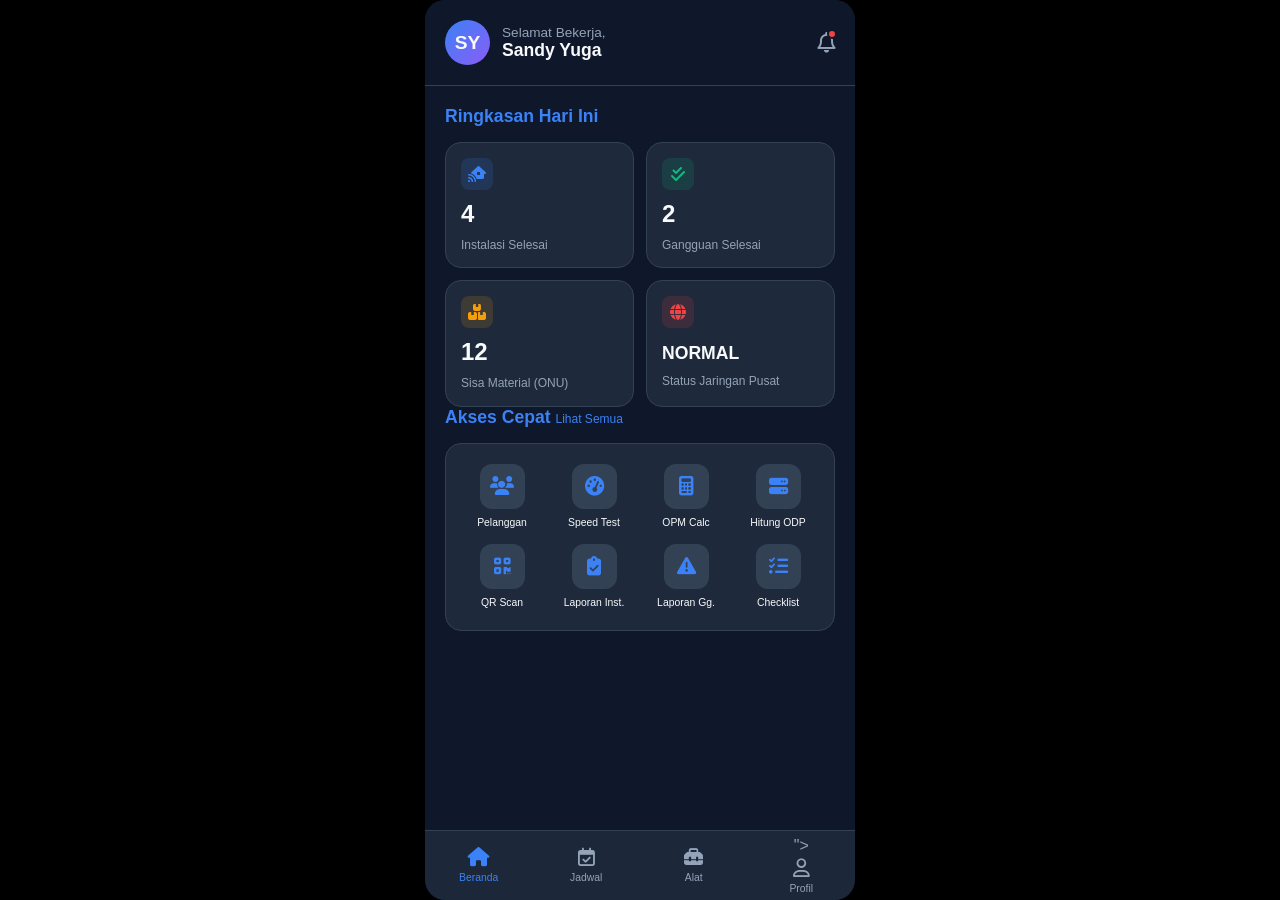
==== index.html @ 8eb19c8a "Update index.html" ====
<!DOCTYPE html>
<html lang="id">
<head>
    <meta charset="UTF-8">
    <meta name="viewport" content="width=device-width, initial-scale=1.0, maximum-scale=1.0, user-scalable=no">
    <title>WhusNet Technician App</title>
    <!-- Import FontAwesome untuk Ikon -->
    <link rel="stylesheet" href="https://cdnjs.cloudflare.com/ajax/libs/font-awesome/6.4.0/css/all.min.css">
    <!-- Hubungkan ke file CSS eksternal -->
    <link rel="stylesheet" href="style.css">
</head>
<body>

    <div class="mobile-app">
        
        <!-- ================= TOP BAR ================= -->
        <header class="top-bar">
            <div id="btn-back" class="btn-back" onclick="goBackToMenu()"><i class="fa-solid fa-arrow-left"></i></div>
            
            <div class="user-info" id="top-normal">
                <div class="user-info-left">
                    <div class="avatar">SY</div>
                    <div>
                        <div class="greeting">Selamat Bekerja,</div>
                        <div class="name">Sandy Yuga</div>
                    </div>
                </div>
                <div style="font-size: 1.3rem; color: var(--text-muted); position: relative;">
                    <i class="fa-regular fa-bell"></i>
                    <div style="position: absolute; top: -2px; right: -2px; width: 10px; height: 10px; background: var(--danger); border-radius: 50%; border: 2px solid var(--bg-dark);"></div>
                </div>
            </div>

            <!-- Mode Saat Masuk Modul -->
            <div id="top-module" style="display: none; align-items: center;">
                <div class="name" id="module-title" style="color: var(--primary);">Nama Modul</div>
            </div>
        </header>

        <!-- ================= MAIN CONTENT ================= -->
        <main class="main-content">
            
            <!-- 1. TAB BERANDA -->
            <div id="tab-home" class="view-pane active">
                <div class="section-title">Ringkasan Hari Ini</div>
                <div class="summary-grid">
                    <div class="summary-card">
                        <div class="summary-icon ic-blue"><i class="fa-solid fa-house-signal"></i></div>
                        <div class="summary-value">4</div>
                        <div class="summary-label">Instalasi Selesai</div>
                    </div>
                    <div class="summary-card">
                        <div class="summary-icon ic-green"><i class="fa-solid fa-check-double"></i></div>
                        <div class="summary-value">2</div>
                        <div class="summary-label">Gangguan Selesai</div>
                    </div>
                    <div class="summary-card">
                        <div class="summary-icon ic-yellow"><i class="fa-solid fa-boxes-stacked"></i></div>
                        <div class="summary-value">12</div>
                        <div class="summary-label">Sisa Material (ONU)</div>
                    </div>
                    <div class="summary-card">
                        <div class="summary-icon ic-red"><i class="fa-solid fa-globe"></i></div>
                        <div class="summary-value" style="font-size: 1.1rem; padding-top: 5px;">NORMAL</div>
                        <div class="summary-label">Status Jaringan Pusat</div>
                    </div>
                </div>

                <div class="section-title">Akses Cepat <span style="font-size: 0.75rem; color: var(--primary); font-weight: 500; cursor: pointer;" onclick="document.getElementById('nav-alat').click()">Lihat Semua</span></div>
                <div class="tools-grid">
                    <div class="tool-item" onclick="openModule('modul-pelanggan', 'Data Pelanggan')"><div class="tool-icon"><i class="fa-solid fa-users"></i></div><div class="tool-label">Pelanggan</div></div>
                    <div class="tool-item" onclick="openModule('modul-speedtest', 'Speed Test')"><div class="tool-icon"><i class="fa-solid fa-gauge-high"></i></div><div class="tool-label">Speed Test</div></div>
                    <div class="tool-item" onclick="openModule('modul-opm', 'Optical Power Calc')"><div class="tool-icon"><i class="fa-solid fa-calculator"></i></div><div class="tool-label">OPM Calc</div></div>
                    <div class="tool-item" onclick="openModule('modul-odp', 'Perhitungan ODP')"><div class="tool-icon"><i class="fa-solid fa-server"></i></div><div class="tool-label">Hitung ODP</div></div>
                    <div class="tool-item" onclick="alert('Modul belum tersedia')"><div class="tool-icon"><i class="fa-solid fa-qrcode"></i></div><div class="tool-label">QR Scan</div></div>
                    <div class="tool-item" onclick="alert('Modul belum tersedia')"><div class="tool-icon"><i class="fa-solid fa-clipboard-check"></i></div><div class="tool-label">Laporan Inst.</div></div>
                    <div class="tool-item" onclick="alert('Modul belum tersedia')"><div class="tool-icon"><i class="fa-solid fa-triangle-exclamation"></i></div><div class="tool-label">Laporan Gg.</div></div>
                    <div class="tool-item" onclick="openModule('modul-checklist', 'Checklist Instalasi')"><div class="tool-icon"><i class="fa-solid fa-list-check"></i></div><div class="tool-label">Checklist</div></div>
                </div>
            </div>

            <!-- 2. TAB DAFTAR ALAT (LENGKAP 26 MENU) -->
            <div id="tab-tools" class="view-pane">
                <div class="list-menu">
                    <!-- Kategori: Operasional -->
                    <div class="list-category">Pelanggan & Operasional</div>
                    <div class="list-item" onclick="openModule('modul-pelanggan', 'Data Pelanggan')"><i class="fa-solid fa-users"></i><span>1. Data Pelanggan</span><i class="fa-solid fa-chevron-right"></i></div>
                    <div class="list-item" onclick="alert('Segera hadir')"><i class="fa-solid fa-calendar-day"></i><span>2. Jadwal Teknisi</span><i class="fa-solid fa-chevron-right"></i></div>
                    <div class="list-item" onclick="alert('Segera hadir')"><i class="fa-solid fa-map-location-dot"></i><span>3. Navigasi & Rute</span><i class="fa-solid fa-chevron-right"></i></div>
                    
                    <!-- Kategori: Pelaporan -->
                    <div class="list-category">Pelaporan & Checklist</div>
                    <div class="list-item" onclick="alert('Segera hadir')"><i class="fa-solid fa-clipboard-check"></i><span>4. Laporan Instalasi</span><i class="fa-solid fa-chevron-right"></i></div>
                    <div class="list-item" onclick="alert('Segera hadir')"><i class="fa-solid fa-triangle-exclamation"></i><span>5. Laporan Gangguan</span><i class="fa-solid fa-chevron-right"></i></div>
                    <div class="list-item" onclick="openModule('modul-checklist', 'Checklist Instalasi')"><i class="fa-solid fa-list-check"></i><span>11. Checklist Instalasi</span><i class="fa-solid fa-chevron-right"></i></div>
                    <div class="list-item" onclick="alert('Segera hadir')"><i class="fa-solid fa-camera"></i><span>12. Foto Dokumentasi</span><i class="fa-solid fa-chevron-right"></i></div>
                    <div class="list-item" onclick="alert('Segera hadir')"><i class="fa-solid fa-note-sticky"></i><span>13. Catatan Lapangan</span><i class="fa-solid fa-chevron-right"></i></div>

                    <!-- Kategori: Network Tools -->
                    <div class="list-category">Network Tools</div>
                    <div class="list-item" onclick="openModule('modul-speedtest', 'Speed Test')"><i class="fa-solid fa-gauge-high"></i><span>6. Speed Test</span><i class="fa-solid fa-chevron-right"></i></div>
                    <div class="list-item" onclick="openModule('modul-opm', 'Optical Power Calc')"><i class="fa-solid fa-calculator"></i><span>7. Optical Power Calc</span><i class="fa-solid fa-chevron-right"></i></div>
                    <div class="list-item" onclick="openModule('modul-odp', 'Perhitungan ODP')"><i class="fa-solid fa-server"></i><span>8. Perhitungan ODP</span><i class="fa-solid fa-chevron-right"></i></div>
                    <div class="list-item" onclick="alert('Segera hadir')"><i class="fa-solid fa-square-root-variable"></i><span>18. Kalkulator Teknisi</span><i class="fa-solid fa-chevron-right"></i></div>
                    <div class="list-item" onclick="alert('Segera hadir')"><i class="fa-solid fa-draw-polygon"></i><span>19. Peta Jaringan</span><i class="fa-solid fa-chevron-right"></i></div>
                    <div class="list-item" onclick="alert('Segera hadir')"><i class="fa-solid fa-tower-broadcast"></i><span>20. Monitoring ONU</span><i class="fa-solid fa-chevron-right"></i></div>

                    <!-- Kategori: Inventory & HR -->
                    <div class="list-category">Manajemen & Internal</div>
                    <div class="list-item" onclick="alert('Segera hadir')"><i class="fa-solid fa-boxes-stacked"></i><span>9. Inventory</span><i class="fa-solid fa-chevron-right"></i></div>
                    <div class="list-item" onclick="alert('Segera hadir')"><i class="fa-solid fa-qrcode"></i><span>10. QR Scanner</span><i class="fa-solid fa-chevron-right"></i></div>
                    <div class="list-item" onclick="alert('Segera hadir')"><i class="fa-solid fa-user-clock"></i><span>14. Absensi Teknisi</span><i class="fa-solid fa-chevron-right"></i></div>
                    <div class="list-item" onclick="alert('Segera hadir')"><i class="fa-solid fa-comments"></i><span>15. Chat Internal</span><i class="fa-solid fa-chevron-right"></i></div>
                    <div class="list-item" onclick="alert('Segera hadir')"><i class="fa-solid fa-screwdriver-wrench"></i><span>16. Pengingat Maintenance</span><i class="fa-solid fa-chevron-right"></i></div>
                    <div class="list-item" onclick="alert('Segera hadir')"><i class="fa-solid fa-book-open"></i><span>17. SOP Teknisi</span><i class="fa-solid fa-chevron-right"></i></div>

                    <!-- Kategori: Personal -->
                    <div class="list-category">Personal & Lainnya</div>
                    <div class="list-item" onclick="alert('Segera hadir')"><i class="fa-solid fa-clock-rotate-left"></i><span>21. Riwayat Pekerjaan</span><i class="fa-solid fa-chevron-right"></i></div>
                    <div class="list-item" onclick="alert('Segera hadir')"><i class="fa-solid fa-wallet"></i><span>22. Penghasilan</span><i class="fa-solid fa-chevron-right"></i></div>
                    <div class="list-item" onclick="alert('Segera hadir')"><i class="fa-solid fa-cart-arrow-down"></i><span>23. Pengajuan Material</span><i class="fa-solid fa-chevron-right"></i></div>
                    <div class="list-item" onclick="alert('Segera hadir')"><i class="fa-solid fa-plane-departure"></i><span>24. Pengajuan Cuti</span><i class="fa-solid fa-chevron-right"></i></div>
                    <div class="list-item" onclick="alert('Segera hadir')"><i class="fa-solid fa-id-badge"></i><span>25. Profil Teknisi</span><i class="fa-solid fa-chevron-right"></i></div>
                    <div class="list-item" onclick="alert('Segera hadir')"><i class="fa-solid fa-gear"></i><span>26. Pengaturan</span><i class="fa-solid fa-chevron-right"></i></div>
                </div>
            </div>

            <!-- 3. MODUL: OPM CALCULATOR -->
            <div id="modul-opm" class="view-pane">
                <div class="form-group"><label>Power Tx dari OLT / ODP</label><div class="input-row"><input type="number" id="tx-power" placeholder="Contoh: 3.5" step="0.1"><span class="unit">dBm</span></div></div>
                <div class="form-group"><label>Rasio Splitter (Tambahan)</label>
                    <select id="splitter">
                        <option value="0">Tidak Pakai (0 dB)</option>
                        <option value="3.5">1:2 (~3.5 dB Loss)</option>
                        <option value="7.2">1:4 (~7.2 dB Loss)</option>
                        <option value="10.5">1:8 (~10.5 dB Loss)</option>
                    </select>
                </div>
                <div class="form-group"><label>Panjang Kabel Tarikan</label><div class="input-row"><input type="number" id="cable-len" placeholder="Contoh: 200"><span class="unit">Meter</span></div></div>
                <div class="grid-2-col">
                    <div class="form-group"><label>Titik Splicing</label><input type="number" id="splice-count" value="1" min="0"></div>
                    <div class="form-group"><label>Fast Connector</label><input type="number" id="connector-count" value="2" min="0"></div>
                </div>
                <button class="btn-action" onclick="calculateOPM()">Hitung Estimasi Rx</button>
                <div id="result-box" class="result-box">
                    <div id="res-title" style="font-weight: bold; margin-bottom: 5px;">STATUS</div>
                    <div class="result-power"><span id="res-rx">0.00</span> <span style="font-size: 1.2rem;">dBm</span></div>
                    <div id="res-desc" style="font-size: 0.85rem;"></div>
                    <div class="loss-details">
                        <div class="loss-item"><span>Redaman Kabel:</span> <span id="loss-cable">0 dB</span></div>
                        <div class="loss-item"><span>Mekanik (Konektor+Splice):</span> <span id="loss-mechanic">0 dB</span></div>
                        <div class="loss-item" style="color: var(--text-main); font-weight: bold; margin-top: 8px;"><span>Total Loss:</span> <span id="loss-total">0 dB</span></div>
                    </div>
                </div>
            </div>

            <!-- 4. MODUL: SPEED TEST -->
            <div id="modul-speedtest" class="view-pane">
                <div class="speedometer-container">
                    <svg class="speedometer" viewBox="0 0 260 140">
                        <path class="meter-bg" d="M 20 130 A 110 110 0 0 1 240 130" />
                        <path class="meter-progress" id="meter-progress" d="M 20 130 A 110 110 0 0 1 240 130" />
                    </svg>
                    <div class="speed-text">
                        <div class="main-speed" id="big-speed">0.00</div>
                        <div style="font-size: 0.9rem; color: var(--text-muted); font-weight: bold;" id="status-text">SIAP</div>
                    </div>
                </div>
                <button class="btn-speed" id="start-btn" onclick="startRealTest()">Mulai</button>
                <div class="metrics-grid">
                    <div class="metric-box"><div class="metric-label">Download</div><div class="metric-value"><span id="val-dl">0.00</span> <span style="font-size: 0.8rem; color:#888;">Mbps</span></div></div>
                    <div class="metric-box"><div class="metric-label">Upload</div><div class="metric-value"><span id="val-ul">0.00</span> <span style="font-size: 0.8rem; color:#888;">Mbps</span></div></div>
                    <div class="metric-box"><div class="metric-label">Ping</div><div class="metric-value"><span id="val-ping">0</span> <span style="font-size: 0.8rem; color:#888;">ms</span></div></div>
                    <div class="metric-box"><div class="metric-label">Jitter</div><div class="metric-value"><span id="val-jitter">0</span> <span style="font-size: 0.8rem; color:#888;">ms</span></div></div>
                </div>
            </div>

            <!-- 5. MODUL: PERHITUNGAN ODP -->
            <div id="modul-odp" class="view-pane">
                <div class="form-group">
                    <label>Kapasitas Total Port ODP</label>
                    <select id="odp-total">
                        <option value="8">8 Port (Standard)</option>
                        <option value="16">16 Port</option>
                        <option value="24">24 Port</option>
                    </select>
                </div>
                <div class="form-group">
                    <label>Jumlah Port Terpakai saat ini</label>
                    <input type="number" id="odp-used" placeholder="Contoh: 5" min="0">
                </div>
                
                <button class="btn-action" onclick="calculateODP()">Hitung Kapasitas ODP</button>
                
                <div id="odp-result-box" class="result-box">
                    <div id="odp-res-title" style="font-weight: bold; margin-bottom: 5px;">STATUS ODP</div>
                    <div class="result-power"><span id="odp-percent">0</span><span style="font-size: 1.2rem;">%</span></div>
                    <div id="odp-res-desc" style="font-size: 0.85rem;"></div>
                    <div class="loss-details">
                        <div class="loss-item"><span>Total Port:</span> <span id="odp-val-total">0</span></div>
                        <div class="loss-item"><span>Port Terpakai:</span> <span id="odp-val-used">0</span></div>
                        <div class="loss-item" style="color: var(--text-main); font-weight: bold; margin-top: 8px;">
                            <span>Port Kosong (Idle):</span> <span id="odp-val-idle">0</span>
                        </div>
                    </div>
                </div>
            </div>

            <!-- 6. MODUL: CHECKLIST INSTALASI -->
            <div id="modul-checklist" class="view-pane">
                <div class="form-group" style="padding: 20px;">
                    <div style="display: flex; justify-content: space-between; margin-bottom: 10px; font-weight: 600;">
                        <span>Progress Pekerjaan</span>
                        <span id="checklist-text" style="color: var(--primary);">0/8 Selesai</span>
                    </div>
                    <div class="progress-bg">
                        <div id="checklist-bar" class="progress-bar"></div>
                    </div>
                    <div class="checklist-items">
                        <label class="check-container"> ONT Aktif & Menyala <input type="checkbox" class="chk-item" onchange="updateChecklist()"><span class="checkmark"></span></label>
                        <label class="check-container"> Indikator LOS Mati (Padam) <input type="checkbox" class="chk-item" onchange="updateChecklist()"><span class="checkmark"></span></label>
                        <label class="check-container"> Indikator PON Hijau Stabil <input type="checkbox" class="chk-item" onchange="updateChecklist()"><span class="checkmark"></span></label>
                        <label class="check-container"> Sinyal WiFi Terdeteksi <input type="checkbox" class="chk-item" onchange="updateChecklist()"><span class="checkmark"></span></label>
                        <label class="check-container"> Speedtest Sesuai Paket <input type="checkbox" class="chk-item" onchange="updateChecklist()"><span class="checkmark"></span></label>
                        <label class="check-container"> Layanan TV / IPTV (Jika Ada) <input type="checkbox" class="chk-item" onchange="updateChecklist()"><span class="checkmark"></span></label>
                        <label class="check-container"> Layanan VoIP (Jika Ada) <input type="checkbox" class="chk-item" onchange="updateChecklist()"><span class="checkmark"></span></label>
                        <label class="check-container"> Edukasi Pelanggan Selesai <input type="checkbox" class="chk-item" onchange="updateChecklist()"><span class="checkmark"></span></label>
                    </div>
                </div>
                <button class="btn-action" onclick="saveChecklist()">Simpan Laporan & Selesai</button>
            </div>

            <!-- 7. MODUL: DATA PELANGGAN -->
            <div id="modul-pelanggan" class="view-pane">
                <div class="search-box">
                    <input type="text" id="search-cust-id" placeholder="Cari ID / Nama Pelanggan...">
                    <button onclick="searchCustomer()"><i class="fa-solid fa-magnifying-glass"></i></button>
                </div>

                <div id="loading-cust" style="display: none; text-align: center; padding: 30px; color: var(--primary);">
                    <i class="fa-solid fa-circle-notch fa-spin fa-2x"></i>
                    <div style="margin-top: 10px; font-size: 0.9rem; color: var(--text-muted);">Mencari di database...</div>
                </div>

                <div id="customer-result" class="customer-card">
                    <div class="customer-header">
                        <div class="customer-avatar"><i class="fa-solid fa-user"></i></div>
                        <div>
                            <div class="customer-name" id="cust-name">Nama Pelanggan</div>
                            <div class="customer-id" id="cust-id">ID</div>
                        </div>
                    </div>
                    
                    <div class="customer-details">
                        <div class="detail-row"><span class="detail-label">Paket:</span><span class="detail-value" id="cust-pkg">Fiber 50 Mbps</span></div>
                        <div class="detail-row"><span class="detail-label">Status:</span><span class="detail-value" style="color: var(--success);">Aktif / Normal</span></div>
                        <div class="detail-row"><span class="detail-label">Alamat:</span><span class="detail-value" id="cust-addr">Jl. Contoh Alamat No. 123</span></div>
                        <div class="detail-row"><span class="detail-label">Riwayat:</span><span class="detail-value">Belum ada gangguan</span></div>
                    </div>

                    <div class="map-placeholder" onclick="alert('Membuka aplikasi Google Maps...')">
                        <div style="background: rgba(0,0,0,0.7); padding: 5px 12px; border-radius: 20px; font-size: 0.75rem;">Ketuk untuk buka GPS</div>
                    </div>

                    <div class="action-buttons">
                        <div class="action-btn" onclick="alert('Mengalihkan ke chat WhatsApp...')"><i class="fa-brands fa-whatsapp btn-wa"></i>WhatsApp</div>
                        <div class="action-btn" onclick="alert('Melakukan panggilan telepon...')"><i class="fa-solid fa-phone btn-call"></i>Telepon</div>
                        <div class="action-btn" onclick="alert('Membuka rute di Google Maps...')"><i class="fa-solid fa-location-dot btn-map"></i>Arahkan</div>
                    </div>
                </div>
            </div>

        </main>

        <!-- ================= BOTTOM NAVIGATION ================= -->
        <nav class="bottom-nav" id="bottom-nav">
            <div class="nav-item active" onclick="switchMainTab('tab-home', this, 'Dashboard Utama')">
                <i class="fa-solid fa-house"></i>
                <span>Beranda</span>
            </div>
            <div class="nav-item" onclick="alert('Modul Jadwal belum tersedia')">
                <i class="fa-regular fa-calendar-check"></i>
                <span>Jadwal</span>
            </div>
            <div class="nav-item" id="nav-alat" onclick="switchMainTab('tab-tools', this, 'Daftar Alat')">
                <i class="fa-solid fa-toolbox"></i>
                <span>Alat</span>
            </div>
            <div class="nav-item" onclick="<div class="nav-item" onclick="alert('Modul Profil belum tersedia')">
">
                <i class="fa-regular fa-user"></i>
                <span>Profil</span>
            </div>
        </nav>

    </div>

    <!-- Hubungkan ke file JavaScript eksternal -->
    <script src="script.js"></script>
</body>
</html>
---- style.css ----
/* =========================================
   1. TEMA & PENGATURAN DASAR MOBILE
   ========================================= */
:root {
    --bg-dark: #0f172a; --bg-panel: #1e293b; --bg-hover: #334155;
    --text-main: #f8fafc; --text-muted: #94a3b8;
    --primary: #3b82f6; --success: #10b981; --warning: #f59e0b; --danger: #ef4444;
    --border: #334155;
}
* { margin: 0; padding: 0; box-sizing: border-box; font-family: -apple-system, BlinkMacSystemFont, sans-serif; -webkit-tap-highlight-color: transparent; }
body { background-color: var(--bg-dark); color: var(--text-main); width: 100vw; height: 100dvh; overflow: hidden; }
.mobile-app { width: 100%; height: 100%; display: flex; flex-direction: column; position: relative; }

@media (min-width: 600px) {
    body { display: flex; justify-content: center; align-items: center; background-color: #000; }
    .mobile-app { max-width: 430px; max-height: 932px; border-radius: 20px; box-shadow: 0 0 20px rgba(0,0,0,0.5); background-color: var(--bg-dark); overflow: hidden; }
}

/* =========================================
   2. TOP BAR & BOTTOM NAV
   ========================================= */
.top-bar { padding: 20px; background-color: var(--bg-dark); display: flex; align-items: center; border-bottom: 1px solid var(--border); z-index: 10; gap: 15px;}
.btn-back { display: none; font-size: 1.2rem; color: var(--text-main); cursor: pointer; padding: 5px; }
.user-info { display: flex; align-items: center; gap: 12px; flex: 1; justify-content: space-between; }
.user-info-left { display: flex; align-items: center; gap: 12px; }
.avatar { width: 45px; height: 45px; background: linear-gradient(135deg, var(--primary), #8b5cf6); border-radius: 50%; display: flex; justify-content: center; align-items: center; font-weight: 700; font-size: 1.2rem; }
.greeting { font-size: 0.85rem; color: var(--text-muted); }
.name { font-size: 1.1rem; font-weight: 600; }

.main-content { flex: 1; overflow-y: auto; padding: 0 20px 90px 20px; }
.main-content::-webkit-scrollbar { display: none; }

.bottom-nav { position: absolute; bottom: 0; left: 0; right: 0; height: 70px; background-color: rgba(30, 41, 59, 0.95); backdrop-filter: blur(10px); border-top: 1px solid var(--border); display: flex; justify-content: space-around; align-items: center; padding-bottom: env(safe-area-inset-bottom, 10px); z-index: 20; transition: transform 0.3s ease; }
.bottom-nav.hide { transform: translateY(100%); }
.nav-item { display: flex; flex-direction: column; align-items: center; gap: 4px; color: var(--text-muted); width: 60px; cursor: pointer; }
.nav-item.active { color: var(--primary); }
.nav-item i { font-size: 1.2rem; }
.nav-item span { font-size: 0.65rem; font-weight: 500; }

/* =========================================
   3. TABS & MENU LIST
   ========================================= */
.view-pane { display: none; animation: fadeIn 0.3s ease; padding-top: 20px; }
.view-pane.active { display: block; }
@keyframes fadeIn { from { opacity: 0; transform: translateY(10px); } to { opacity: 1; transform: translateY(0); } }
.section-title { font-size: 1.1rem; font-weight: 600; margin-bottom: 15px; color: var(--primary); }

/* Dashboard Cards CSS */
.summary-grid { display: grid; grid-template-columns: 1fr 1fr; gap: 12px; }
.summary-card { background-color: var(--bg-panel); border: 1px solid var(--border); border-radius: 16px; padding: 15px; display: flex; flex-direction: column; gap: 10px; }
.summary-icon { width: 32px; height: 32px; border-radius: 8px; display: flex; justify-content: center; align-items: center; font-size: 1rem; }
.ic-blue { background: rgba(59, 130, 246, 0.15); color: var(--primary); }
.ic-green { background: rgba(16, 185, 129, 0.15); color: var(--success); }
.ic-yellow { background: rgba(245, 158, 11, 0.15); color: var(--warning); }
.ic-red { background: rgba(239, 68, 68, 0.15); color: var(--danger); }
.summary-value { font-size: 1.5rem; font-weight: 700; }
.summary-label { font-size: 0.75rem; color: var(--text-muted); line-height: 1.2; }
.tools-grid { display: grid; grid-template-columns: repeat(4, 1fr); gap: 15px 10px; background-color: var(--bg-panel); padding: 20px 15px; border-radius: 16px; border: 1px solid var(--border); }
.tool-item { display: flex; flex-direction: column; align-items: center; gap: 8px; text-decoration: none; color: var(--text-main); cursor: pointer;}
.tool-icon { width: 45px; height: 45px; background-color: var(--bg-hover); border-radius: 12px; display: flex; justify-content: center; align-items: center; font-size: 1.2rem; color: var(--primary); transition: transform 0.1s; }
.tool-item:active .tool-icon { transform: scale(0.9); }
.tool-label { font-size: 0.65rem; text-align: center; font-weight: 500; line-height: 1.2; }

/* Menu List Item */
.list-menu { display: flex; flex-direction: column; gap: 10px; margin-bottom: 20px;}
.list-category { font-size: 0.75rem; color: var(--text-muted); text-transform: uppercase; font-weight: bold; margin-top: 15px; margin-bottom: 5px; padding-left: 5px;}
.list-item { display: flex; align-items: center; padding: 15px; background: var(--bg-panel); border-radius: 12px; border: 1px solid var(--border); gap: 15px; cursor: pointer; }
.list-item i { font-size: 1.2rem; color: var(--primary); width: 25px; text-align: center; }
.list-item span { flex: 1; font-size: 0.95rem; font-weight: 500; }

/* =========================================
   4. CSS KHUSUS FORM & KALKULATOR (OPM & ODP)
   ========================================= */
.form-group { margin-bottom: 15px; background: var(--bg-panel); padding: 15px; border-radius: 12px; border: 1px solid var(--border); }
.form-group label { display: block; font-size: 0.85rem; color: var(--text-muted); margin-bottom: 8px; font-weight: 500; }
.input-row { display: flex; align-items: center; gap: 10px; }
.form-group input, .form-group select { flex: 1; background: var(--bg-dark); border: 1px solid var(--border); color: var(--text-main); padding: 12px; border-radius: 8px; font-size: 1rem; outline: none; width: 100%; min-width: 0; }
.unit { font-size: 0.9rem; color: var(--text-muted); min-width: 40px; text-align: center; }
.grid-2-col { display: grid; grid-template-columns: 1fr 1fr; gap: 15px; margin-bottom: 15px; }
.grid-2-col .form-group { margin-bottom: 0; }
.btn-action { width: 100%; background: var(--primary); color: #fff; border: none; padding: 16px; border-radius: 12px; font-size: 1rem; font-weight: 600; margin-top: 10px; cursor: pointer; }
.btn-action:active { transform: scale(0.98); }

.result-box { margin-top: 25px; padding: 20px; border-radius: 12px; text-align: center; display: none; }
.result-box.normal { background: rgba(16, 185, 129, 0.15); border: 1px solid var(--success); }
.result-box.danger { background: rgba(239, 68, 68, 0.15); border: 1px solid var(--danger); }
.result-box.warning { background: rgba(245, 158, 11, 0.15); border: 1px solid var(--warning); }
.result-power { font-size: 2.5rem; font-weight: 700; margin-bottom: 5px; }
.loss-details { margin-top: 15px; text-align: left; font-size: 0.85rem; color: var(--text-muted); border-top: 1px solid rgba(255,255,255,0.1); padding-top: 15px; }
.loss-item { display: flex; justify-content: space-between; margin-bottom: 8px; }

/* =========================================
   5. CSS KHUSUS SPEED TEST 
   ========================================= */
.speedometer-container { position: relative; width: 260px; height: 140px; margin: 0 auto 30px auto; }
svg.speedometer { width: 100%; height: 100%; overflow: visible; }
.meter-bg { fill: none; stroke: var(--border); stroke-width: 12; stroke-linecap: round; }
.meter-progress { fill: none; stroke: var(--text-main); stroke-width: 12; stroke-linecap: round; stroke-dasharray: 345.5; stroke-dashoffset: 345.5; transition: stroke-dashoffset 0.15s cubic-bezier(0.4, 0, 0.2, 1); }
.speed-text { position: absolute; bottom: 0; left: 50%; transform: translateX(-50%); text-align: center; }
.main-speed { font-size: 3rem; font-weight: 300; line-height: 1; }
.metrics-grid { display: grid; grid-template-columns: 1fr 1fr; gap: 15px; margin-bottom: 25px; }
.metric-box { background: var(--bg-panel); padding: 15px; border: 1px solid var(--border); border-radius: 12px; }
.metric-label { font-size: 0.75rem; color: var(--text-muted); text-transform: uppercase; }
.metric-value { font-size: 1.4rem; font-weight: 500; margin-top: 5px; }
.btn-speed { width: 100px; height: 100px; border-radius: 50%; background: transparent; border: 2px solid var(--text-main); color: var(--text-main); font-size: 1.2rem; display: flex; justify-content: center; align-items: center; margin: 0 auto 30px auto; cursor: pointer; position: relative; outline: none; }
.btn-speed::before { content: ''; position: absolute; top: 0; left: 0; right: 0; bottom: 0; border-radius: 50%; border: 1px solid rgba(255,255,255,0.5); animation: pulse 2s infinite; opacity: 0; }
@keyframes pulse { 0% { transform: scale(1); opacity: 0.8; } 100% { transform: scale(1.5); opacity: 0; } }
.btn-speed.is-testing { transform: scale(0.9); cursor: not-allowed; border-color: rgba(255,255,255,0.4); color: rgba(255,255,255,0.8); }
.btn-speed.is-testing::before { animation: pulse 1s infinite; border: 2px solid var(--text-main); }

/* =========================================
   6. CSS KHUSUS CHECKLIST INSTALASI
   ========================================= */
.check-container { display: block; position: relative; padding-left: 35px; margin-bottom: 18px; cursor: pointer; font-size: 0.95rem; user-select: none; color: var(--text-main); }
.check-container input { position: absolute; opacity: 0; cursor: pointer; height: 0; width: 0; }
.checkmark { position: absolute; top: -2px; left: 0; height: 22px; width: 22px; background-color: var(--bg-dark); border: 2px solid var(--border); border-radius: 6px; transition: 0.2s; }
.check-container:hover input ~ .checkmark { border-color: var(--primary); }
.check-container input:checked ~ .checkmark { background-color: var(--primary); border-color: var(--primary); }
.checkmark:after { content: ""; position: absolute; display: none; }
.check-container input:checked ~ .checkmark:after { display: block; }
.check-container .checkmark:after { left: 7px; top: 3px; width: 5px; height: 10px; border: solid white; border-width: 0 2px 2px 0; transform: rotate(45deg); }
.progress-bg { width: 100%; background: var(--bg-dark); height: 10px; border-radius: 5px; margin-bottom: 25px; overflow: hidden; border: 1px solid var(--border);}
.progress-bar { height: 100%; background: var(--primary); transition: width 0.4s ease; width: 0%; }

/* =========================================
   7. CSS KHUSUS DATA PELANGGAN
   ========================================= */
.search-box { display: flex; gap: 10px; margin-bottom: 20px; }
.search-box input { flex: 1; background: var(--bg-panel); border: 1px solid var(--border); color: var(--text-main); padding: 12px 15px; border-radius: 12px; font-size: 1rem; outline: none; }
.search-box input:focus { border-color: var(--primary); }
.search-box button { background: var(--primary); color: white; border: none; padding: 0 20px; border-radius: 12px; cursor: pointer; font-size: 1.1rem; transition: 0.2s; }
.search-box button:active { transform: scale(0.95); }
.customer-card { background: var(--bg-panel); border: 1px solid var(--border); border-radius: 16px; padding: 20px; display: none; animation: fadeIn 0.4s ease; }
.customer-header { display: flex; align-items: center; gap: 15px; border-bottom: 1px solid rgba(255,255,255,0.1); padding-bottom: 15px; margin-bottom: 15px; }
.customer-avatar { width: 50px; height: 50px; background: rgba(59, 130, 246, 0.2); color: var(--primary); border-radius: 50%; display: flex; justify-content: center; align-items: center; font-size: 1.5rem; }
.customer-name { font-size: 1.1rem; font-weight: 600; margin-bottom: 4px; }
.customer-id { font-size: 0.8rem; color: var(--text-muted); background: var(--bg-dark); padding: 2px 8px; border-radius: 4px; display: inline-block; }
.customer-details { display: flex; flex-direction: column; gap: 12px; margin-bottom: 20px; }
.detail-row { display: flex; justify-content: space-between; font-size: 0.9rem; }
.detail-label { color: var(--text-muted); }
.detail-value { font-weight: 500; text-align: right; max-width: 60%; }
.map-placeholder { width: 100%; height: 120px; background: url('https://upload.wikimedia.org/wikipedia/commons/thumb/b/bd/Google_Maps_Logo_2020.svg/1024px-Google_Maps_Logo_2020.svg.png') center/50px no-repeat, var(--bg-dark); border: 1px solid var(--border); border-radius: 12px; margin-bottom: 15px; display: flex; justify-content: center; align-items: flex-end; padding-bottom: 10px; cursor: pointer; }
.action-buttons { display: grid; grid-template-columns: 1fr 1fr 1fr; gap: 10px; }
.action-btn { display: flex; flex-direction: column; align-items: center; gap: 6px; background: var(--bg-dark); border: 1px solid var(--border); padding: 12px 5px; border-radius: 12px; color: var(--text-main); font-size: 0.75rem; cursor: pointer; transition: 0.2s; }
.action-btn:active { background: var(--bg-hover); transform: scale(0.95); }
.action-btn i { font-size: 1.2rem; }
.btn-wa { color: #25D366; } .btn-call { color: var(--primary); } .btn-map { color: var(--danger); }
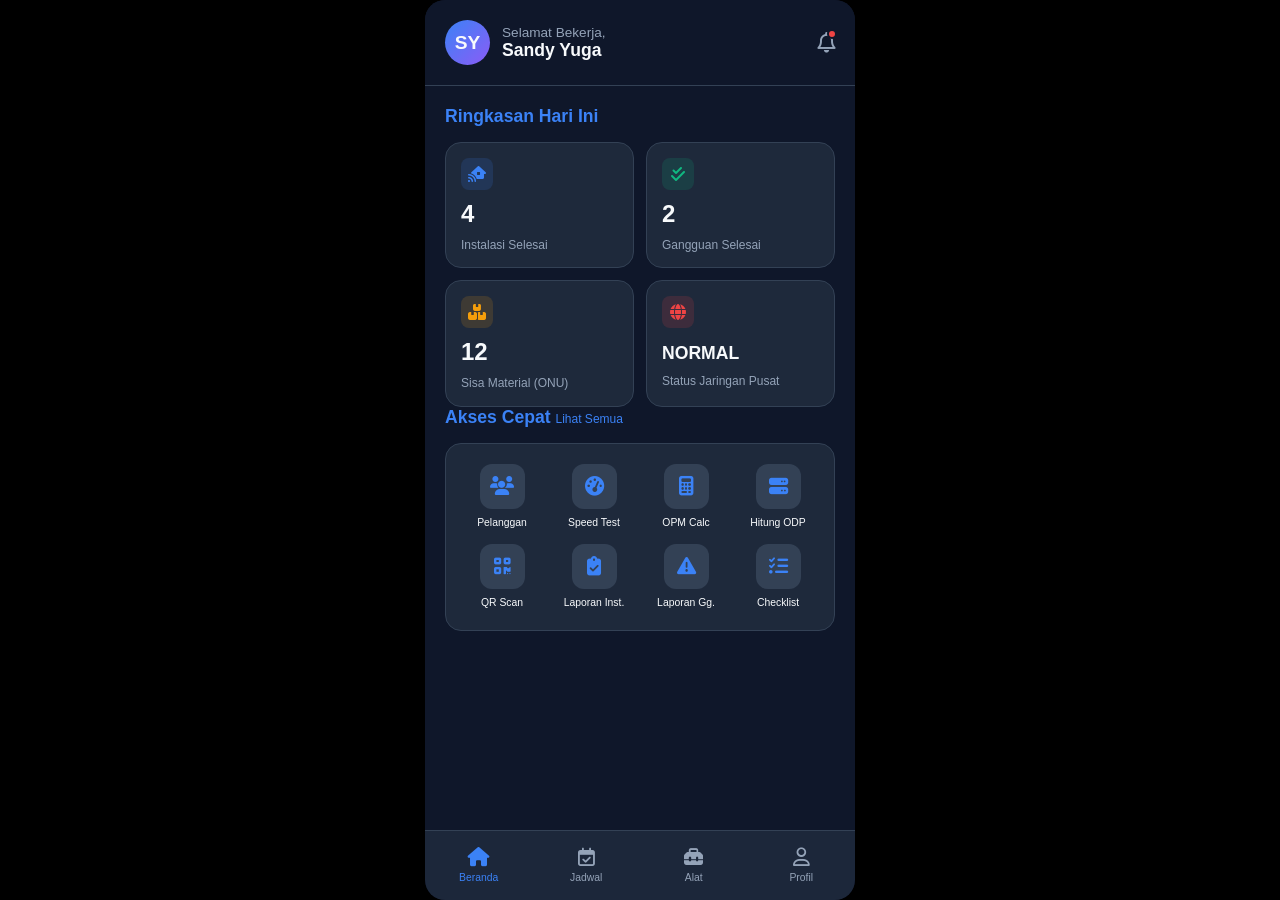
==== commit 9f4647ee: "Update index.html" ====
--- a/index.html
+++ b/index.html
@@ -287,7 +287,6 @@
                 <span>Alat</span>
             </div>
             <div class="nav-item" onclick="<div class="nav-item" onclick="alert('Modul Profil belum tersedia')">
-">
                 <i class="fa-regular fa-user"></i>
                 <span>Profil</span>
             </div>
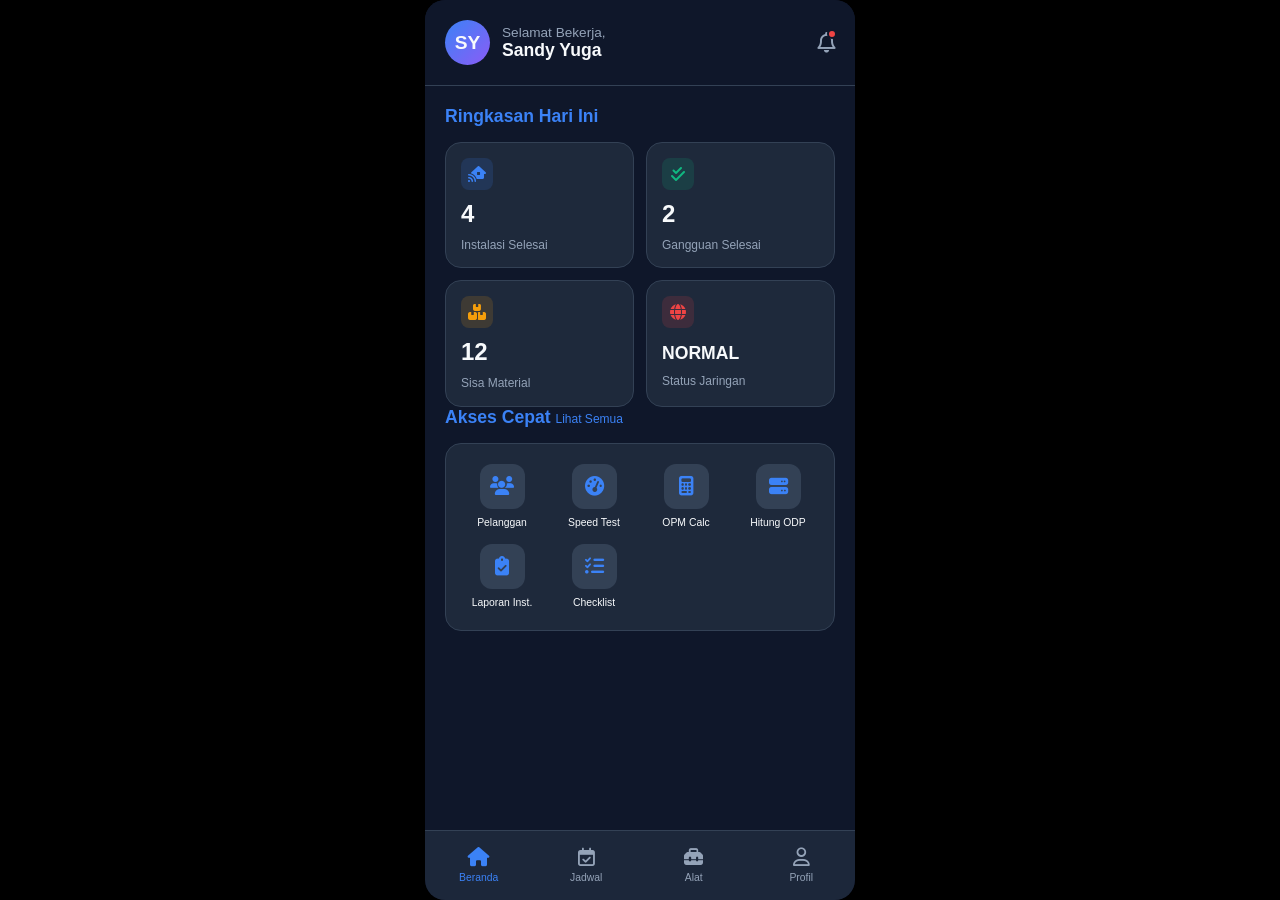
==== commit a2508c73: "Update index.html" ====
--- a/index.html
+++ b/index.html
@@ -4,9 +4,7 @@
     <meta charset="UTF-8">
     <meta name="viewport" content="width=device-width, initial-scale=1.0, maximum-scale=1.0, user-scalable=no">
     <title>WhusNet Technician App</title>
-    <!-- Import FontAwesome untuk Ikon -->
     <link rel="stylesheet" href="https://cdnjs.cloudflare.com/ajax/libs/font-awesome/6.4.0/css/all.min.css">
-    <!-- Hubungkan ke file CSS eksternal -->
     <link rel="stylesheet" href="style.css">
 </head>
 <body>
@@ -19,10 +17,10 @@
             
             <div class="user-info" id="top-normal">
                 <div class="user-info-left">
-                    <div class="avatar">SY</div>
+                    <div class="avatar" id="top-avatar-container">SY</div>
                     <div>
                         <div class="greeting">Selamat Bekerja,</div>
-                        <div class="name">Sandy Yuga</div>
+                        <div class="name" id="top-bar-name">Sandy Yuga</div>
                     </div>
                 </div>
                 <div style="font-size: 1.3rem; color: var(--text-muted); position: relative;">
@@ -31,7 +29,6 @@
                 </div>
             </div>
 
-            <!-- Mode Saat Masuk Modul -->
             <div id="top-module" style="display: none; align-items: center;">
                 <div class="name" id="module-title" style="color: var(--primary);">Nama Modul</div>
             </div>
@@ -44,26 +41,10 @@
             <div id="tab-home" class="view-pane active">
                 <div class="section-title">Ringkasan Hari Ini</div>
                 <div class="summary-grid">
-                    <div class="summary-card">
-                        <div class="summary-icon ic-blue"><i class="fa-solid fa-house-signal"></i></div>
-                        <div class="summary-value">4</div>
-                        <div class="summary-label">Instalasi Selesai</div>
-                    </div>
-                    <div class="summary-card">
-                        <div class="summary-icon ic-green"><i class="fa-solid fa-check-double"></i></div>
-                        <div class="summary-value">2</div>
-                        <div class="summary-label">Gangguan Selesai</div>
-                    </div>
-                    <div class="summary-card">
-                        <div class="summary-icon ic-yellow"><i class="fa-solid fa-boxes-stacked"></i></div>
-                        <div class="summary-value">12</div>
-                        <div class="summary-label">Sisa Material (ONU)</div>
-                    </div>
-                    <div class="summary-card">
-                        <div class="summary-icon ic-red"><i class="fa-solid fa-globe"></i></div>
-                        <div class="summary-value" style="font-size: 1.1rem; padding-top: 5px;">NORMAL</div>
-                        <div class="summary-label">Status Jaringan Pusat</div>
-                    </div>
+                    <div class="summary-card"><div class="summary-icon ic-blue"><i class="fa-solid fa-house-signal"></i></div><div class="summary-value">4</div><div class="summary-label">Instalasi Selesai</div></div>
+                    <div class="summary-card"><div class="summary-icon ic-green"><i class="fa-solid fa-check-double"></i></div><div class="summary-value">2</div><div class="summary-label">Gangguan Selesai</div></div>
+                    <div class="summary-card"><div class="summary-icon ic-yellow"><i class="fa-solid fa-boxes-stacked"></i></div><div class="summary-value">12</div><div class="summary-label">Sisa Material</div></div>
+                    <div class="summary-card"><div class="summary-icon ic-red"><i class="fa-solid fa-globe"></i></div><div class="summary-value" style="font-size: 1.1rem; padding-top: 5px;">NORMAL</div><div class="summary-label">Status Jaringan</div></div>
                 </div>
 
                 <div class="section-title">Akses Cepat <span style="font-size: 0.75rem; color: var(--primary); font-weight: 500; cursor: pointer;" onclick="document.getElementById('nav-alat').click()">Lihat Semua</span></div>
@@ -72,229 +53,153 @@
                     <div class="tool-item" onclick="openModule('modul-speedtest', 'Speed Test')"><div class="tool-icon"><i class="fa-solid fa-gauge-high"></i></div><div class="tool-label">Speed Test</div></div>
                     <div class="tool-item" onclick="openModule('modul-opm', 'Optical Power Calc')"><div class="tool-icon"><i class="fa-solid fa-calculator"></i></div><div class="tool-label">OPM Calc</div></div>
                     <div class="tool-item" onclick="openModule('modul-odp', 'Perhitungan ODP')"><div class="tool-icon"><i class="fa-solid fa-server"></i></div><div class="tool-label">Hitung ODP</div></div>
-                    <div class="tool-item" onclick="alert('Modul belum tersedia')"><div class="tool-icon"><i class="fa-solid fa-qrcode"></i></div><div class="tool-label">QR Scan</div></div>
-                    <div class="tool-item" onclick="alert('Modul belum tersedia')"><div class="tool-icon"><i class="fa-solid fa-clipboard-check"></i></div><div class="tool-label">Laporan Inst.</div></div>
-                    <div class="tool-item" onclick="alert('Modul belum tersedia')"><div class="tool-icon"><i class="fa-solid fa-triangle-exclamation"></i></div><div class="tool-label">Laporan Gg.</div></div>
+                    <div class="tool-item" onclick="openModule('modul-lap-instalasi', 'Laporan Instalasi')"><div class="tool-icon"><i class="fa-solid fa-clipboard-check"></i></div><div class="tool-label">Laporan Inst.</div></div>
                     <div class="tool-item" onclick="openModule('modul-checklist', 'Checklist Instalasi')"><div class="tool-icon"><i class="fa-solid fa-list-check"></i></div><div class="tool-label">Checklist</div></div>
                 </div>
             </div>
 
-            <!-- 2. TAB DAFTAR ALAT (LENGKAP 26 MENU) -->
+            <!-- 2. TAB DAFTAR ALAT -->
             <div id="tab-tools" class="view-pane">
                 <div class="list-menu">
-                    <!-- Kategori: Operasional -->
-                    <div class="list-category">Pelanggan & Operasional</div>
+                    <div class="list-category">Operasional & Laporan</div>
                     <div class="list-item" onclick="openModule('modul-pelanggan', 'Data Pelanggan')"><i class="fa-solid fa-users"></i><span>1. Data Pelanggan</span><i class="fa-solid fa-chevron-right"></i></div>
-                    <div class="list-item" onclick="alert('Segera hadir')"><i class="fa-solid fa-calendar-day"></i><span>2. Jadwal Teknisi</span><i class="fa-solid fa-chevron-right"></i></div>
-                    <div class="list-item" onclick="alert('Segera hadir')"><i class="fa-solid fa-map-location-dot"></i><span>3. Navigasi & Rute</span><i class="fa-solid fa-chevron-right"></i></div>
-                    
-                    <!-- Kategori: Pelaporan -->
-                    <div class="list-category">Pelaporan & Checklist</div>
-                    <div class="list-item" onclick="alert('Segera hadir')"><i class="fa-solid fa-clipboard-check"></i><span>4. Laporan Instalasi</span><i class="fa-solid fa-chevron-right"></i></div>
-                    <div class="list-item" onclick="alert('Segera hadir')"><i class="fa-solid fa-triangle-exclamation"></i><span>5. Laporan Gangguan</span><i class="fa-solid fa-chevron-right"></i></div>
+                    <div class="list-item" onclick="openModule('modul-lap-instalasi', 'Laporan Instalasi')"><i class="fa-solid fa-clipboard-check"></i><span>4. Laporan Instalasi</span><i class="fa-solid fa-chevron-right"></i></div>
                     <div class="list-item" onclick="openModule('modul-checklist', 'Checklist Instalasi')"><i class="fa-solid fa-list-check"></i><span>11. Checklist Instalasi</span><i class="fa-solid fa-chevron-right"></i></div>
-                    <div class="list-item" onclick="alert('Segera hadir')"><i class="fa-solid fa-camera"></i><span>12. Foto Dokumentasi</span><i class="fa-solid fa-chevron-right"></i></div>
-                    <div class="list-item" onclick="alert('Segera hadir')"><i class="fa-solid fa-note-sticky"></i><span>13. Catatan Lapangan</span><i class="fa-solid fa-chevron-right"></i></div>
-
-                    <!-- Kategori: Network Tools -->
+
                     <div class="list-category">Network Tools</div>
                     <div class="list-item" onclick="openModule('modul-speedtest', 'Speed Test')"><i class="fa-solid fa-gauge-high"></i><span>6. Speed Test</span><i class="fa-solid fa-chevron-right"></i></div>
                     <div class="list-item" onclick="openModule('modul-opm', 'Optical Power Calc')"><i class="fa-solid fa-calculator"></i><span>7. Optical Power Calc</span><i class="fa-solid fa-chevron-right"></i></div>
                     <div class="list-item" onclick="openModule('modul-odp', 'Perhitungan ODP')"><i class="fa-solid fa-server"></i><span>8. Perhitungan ODP</span><i class="fa-solid fa-chevron-right"></i></div>
-                    <div class="list-item" onclick="alert('Segera hadir')"><i class="fa-solid fa-square-root-variable"></i><span>18. Kalkulator Teknisi</span><i class="fa-solid fa-chevron-right"></i></div>
-                    <div class="list-item" onclick="alert('Segera hadir')"><i class="fa-solid fa-draw-polygon"></i><span>19. Peta Jaringan</span><i class="fa-solid fa-chevron-right"></i></div>
-                    <div class="list-item" onclick="alert('Segera hadir')"><i class="fa-solid fa-tower-broadcast"></i><span>20. Monitoring ONU</span><i class="fa-solid fa-chevron-right"></i></div>
-
-                    <!-- Kategori: Inventory & HR -->
-                    <div class="list-category">Manajemen & Internal</div>
-                    <div class="list-item" onclick="alert('Segera hadir')"><i class="fa-solid fa-boxes-stacked"></i><span>9. Inventory</span><i class="fa-solid fa-chevron-right"></i></div>
-                    <div class="list-item" onclick="alert('Segera hadir')"><i class="fa-solid fa-qrcode"></i><span>10. QR Scanner</span><i class="fa-solid fa-chevron-right"></i></div>
-                    <div class="list-item" onclick="alert('Segera hadir')"><i class="fa-solid fa-user-clock"></i><span>14. Absensi Teknisi</span><i class="fa-solid fa-chevron-right"></i></div>
-                    <div class="list-item" onclick="alert('Segera hadir')"><i class="fa-solid fa-comments"></i><span>15. Chat Internal</span><i class="fa-solid fa-chevron-right"></i></div>
-                    <div class="list-item" onclick="alert('Segera hadir')"><i class="fa-solid fa-screwdriver-wrench"></i><span>16. Pengingat Maintenance</span><i class="fa-solid fa-chevron-right"></i></div>
-                    <div class="list-item" onclick="alert('Segera hadir')"><i class="fa-solid fa-book-open"></i><span>17. SOP Teknisi</span><i class="fa-solid fa-chevron-right"></i></div>
-
-                    <!-- Kategori: Personal -->
-                    <div class="list-category">Personal & Lainnya</div>
-                    <div class="list-item" onclick="alert('Segera hadir')"><i class="fa-solid fa-clock-rotate-left"></i><span>21. Riwayat Pekerjaan</span><i class="fa-solid fa-chevron-right"></i></div>
-                    <div class="list-item" onclick="alert('Segera hadir')"><i class="fa-solid fa-wallet"></i><span>22. Penghasilan</span><i class="fa-solid fa-chevron-right"></i></div>
-                    <div class="list-item" onclick="alert('Segera hadir')"><i class="fa-solid fa-cart-arrow-down"></i><span>23. Pengajuan Material</span><i class="fa-solid fa-chevron-right"></i></div>
-                    <div class="list-item" onclick="alert('Segera hadir')"><i class="fa-solid fa-plane-departure"></i><span>24. Pengajuan Cuti</span><i class="fa-solid fa-chevron-right"></i></div>
-                    <div class="list-item" onclick="alert('Segera hadir')"><i class="fa-solid fa-id-badge"></i><span>25. Profil Teknisi</span><i class="fa-solid fa-chevron-right"></i></div>
-                    <div class="list-item" onclick="alert('Segera hadir')"><i class="fa-solid fa-gear"></i><span>26. Pengaturan</span><i class="fa-solid fa-chevron-right"></i></div>
-                </div>
-            </div>
-
-            <!-- 3. MODUL: OPM CALCULATOR -->
+                </div>
+            </div>
+
+            <!-- 3. TAB PROFIL -->
+            <div id="tab-profil" class="view-pane">
+                <div class="profile-header">
+                    <div class="profile-avatar-container" onclick="document.getElementById('profile-upload').click()">
+                        <img id="profile-img-preview" src="https://ui-avatars.com/api/?name=Sandy+Yuga&background=3b82f6&color=fff&size=150" alt="Profile">
+                        <div class="profile-camera-badge"><i class="fa-solid fa-camera"></i></div>
+                    </div>
+                    <input type="file" id="profile-upload" accept="image/*" style="display: none;" onchange="previewProfileImage(event)">
+                    <div style="margin-top: 15px; font-weight: 600; font-size: 1.2rem;" id="profile-display-name">Sandy Yuga</div>
+                    <div style="color: var(--text-muted); font-size: 0.85rem; margin-top: 5px;">ID: WHUS-2026-001</div>
+                </div>
+
+                <div class="section-title" style="margin-top: 20px;">Data Pribadi</div>
+                <div class="form-group"><label>Nama Lengkap</label><input type="text" id="input-profile-name" value="Sandy Yuga"></div>
+                <div class="form-group"><label>Nomor HP (WhatsApp)</label><input type="tel" id="input-profile-phone" value="081234567890"></div>
+                <button class="btn-action" onclick="saveProfile()">Simpan Perubahan</button>
+
+                <div class="section-title" style="margin-top: 30px;">Pengaturan & Akun</div>
+                <div class="list-menu">
+                    <div class="list-item" onclick="logoutApp()" style="border-color: var(--danger); margin-top: 10px;">
+                        <i class="fa-solid fa-right-from-bracket" style="color: var(--danger);"></i>
+                        <span style="color: var(--danger); font-weight: bold;">Keluar (Logout)</span>
+                    </div>
+                </div>
+            </div>
+
+            <!-- ================= MODUL-MODUL ALAT ================= -->
+            
+            <!-- MODUL: OPM -->
             <div id="modul-opm" class="view-pane">
                 <div class="form-group"><label>Power Tx dari OLT / ODP</label><div class="input-row"><input type="number" id="tx-power" placeholder="Contoh: 3.5" step="0.1"><span class="unit">dBm</span></div></div>
                 <div class="form-group"><label>Rasio Splitter (Tambahan)</label>
-                    <select id="splitter">
-                        <option value="0">Tidak Pakai (0 dB)</option>
-                        <option value="3.5">1:2 (~3.5 dB Loss)</option>
-                        <option value="7.2">1:4 (~7.2 dB Loss)</option>
-                        <option value="10.5">1:8 (~10.5 dB Loss)</option>
-                    </select>
-                </div>
-                <div class="form-group"><label>Panjang Kabel Tarikan</label><div class="input-row"><input type="number" id="cable-len" placeholder="Contoh: 200"><span class="unit">Meter</span></div></div>
+                    <select id="splitter"><option value="0">Tidak Pakai (0 dB)</option><option value="3.5">1:2 (~3.5 dB Loss)</option><option value="7.2">1:4 (~7.2 dB Loss)</option><option value="10.5">1:8 (~10.5 dB Loss)</option></select>
+                </div>
+                <div class="form-group"><label>Panjang Kabel</label><div class="input-row"><input type="number" id="cable-len" placeholder="Contoh: 200"><span class="unit">Meter</span></div></div>
                 <div class="grid-2-col">
-                    <div class="form-group"><label>Titik Splicing</label><input type="number" id="splice-count" value="1" min="0"></div>
-                    <div class="form-group"><label>Fast Connector</label><input type="number" id="connector-count" value="2" min="0"></div>
+                    <div class="form-group"><label>Splicing</label><input type="number" id="splice-count" value="1" min="0"></div>
+                    <div class="form-group"><label>Fast Conn</label><input type="number" id="connector-count" value="2" min="0"></div>
                 </div>
                 <button class="btn-action" onclick="calculateOPM()">Hitung Estimasi Rx</button>
                 <div id="result-box" class="result-box">
                     <div id="res-title" style="font-weight: bold; margin-bottom: 5px;">STATUS</div>
                     <div class="result-power"><span id="res-rx">0.00</span> <span style="font-size: 1.2rem;">dBm</span></div>
                     <div id="res-desc" style="font-size: 0.85rem;"></div>
-                    <div class="loss-details">
-                        <div class="loss-item"><span>Redaman Kabel:</span> <span id="loss-cable">0 dB</span></div>
-                        <div class="loss-item"><span>Mekanik (Konektor+Splice):</span> <span id="loss-mechanic">0 dB</span></div>
-                        <div class="loss-item" style="color: var(--text-main); font-weight: bold; margin-top: 8px;"><span>Total Loss:</span> <span id="loss-total">0 dB</span></div>
-                    </div>
-                </div>
-            </div>
-
-            <!-- 4. MODUL: SPEED TEST -->
+                </div>
+            </div>
+
+            <!-- MODUL: SPEED TEST -->
             <div id="modul-speedtest" class="view-pane">
                 <div class="speedometer-container">
-                    <svg class="speedometer" viewBox="0 0 260 140">
-                        <path class="meter-bg" d="M 20 130 A 110 110 0 0 1 240 130" />
-                        <path class="meter-progress" id="meter-progress" d="M 20 130 A 110 110 0 0 1 240 130" />
-                    </svg>
-                    <div class="speed-text">
-                        <div class="main-speed" id="big-speed">0.00</div>
-                        <div style="font-size: 0.9rem; color: var(--text-muted); font-weight: bold;" id="status-text">SIAP</div>
-                    </div>
+                    <svg class="speedometer" viewBox="0 0 260 140"><path class="meter-bg" d="M 20 130 A 110 110 0 0 1 240 130" /><path class="meter-progress" id="meter-progress" d="M 20 130 A 110 110 0 0 1 240 130" /></svg>
+                    <div class="speed-text"><div class="main-speed" id="big-speed">0.00</div><div style="font-size: 0.9rem; color: var(--text-muted); font-weight: bold;" id="status-text">SIAP</div></div>
                 </div>
                 <button class="btn-speed" id="start-btn" onclick="startRealTest()">Mulai</button>
                 <div class="metrics-grid">
-                    <div class="metric-box"><div class="metric-label">Download</div><div class="metric-value"><span id="val-dl">0.00</span> <span style="font-size: 0.8rem; color:#888;">Mbps</span></div></div>
-                    <div class="metric-box"><div class="metric-label">Upload</div><div class="metric-value"><span id="val-ul">0.00</span> <span style="font-size: 0.8rem; color:#888;">Mbps</span></div></div>
-                    <div class="metric-box"><div class="metric-label">Ping</div><div class="metric-value"><span id="val-ping">0</span> <span style="font-size: 0.8rem; color:#888;">ms</span></div></div>
-                    <div class="metric-box"><div class="metric-label">Jitter</div><div class="metric-value"><span id="val-jitter">0</span> <span style="font-size: 0.8rem; color:#888;">ms</span></div></div>
-                </div>
-            </div>
-
-            <!-- 5. MODUL: PERHITUNGAN ODP -->
+                    <div class="metric-box"><div class="metric-label">Download</div><div class="metric-value"><span id="val-dl">0.00</span></div></div>
+                    <div class="metric-box"><div class="metric-label">Upload</div><div class="metric-value"><span id="val-ul">0.00</span></div></div>
+                </div>
+            </div>
+
+            <!-- MODUL: ODP -->
             <div id="modul-odp" class="view-pane">
-                <div class="form-group">
-                    <label>Kapasitas Total Port ODP</label>
-                    <select id="odp-total">
-                        <option value="8">8 Port (Standard)</option>
-                        <option value="16">16 Port</option>
-                        <option value="24">24 Port</option>
-                    </select>
-                </div>
-                <div class="form-group">
-                    <label>Jumlah Port Terpakai saat ini</label>
-                    <input type="number" id="odp-used" placeholder="Contoh: 5" min="0">
-                </div>
-                
+                <div class="form-group"><label>Kapasitas Total Port</label><select id="odp-total"><option value="8">8 Port</option><option value="16">16 Port</option></select></div>
+                <div class="form-group"><label>Port Terpakai</label><input type="number" id="odp-used" placeholder="Contoh: 5" min="0"></div>
                 <button class="btn-action" onclick="calculateODP()">Hitung Kapasitas ODP</button>
-                
-                <div id="odp-result-box" class="result-box">
-                    <div id="odp-res-title" style="font-weight: bold; margin-bottom: 5px;">STATUS ODP</div>
-                    <div class="result-power"><span id="odp-percent">0</span><span style="font-size: 1.2rem;">%</span></div>
-                    <div id="odp-res-desc" style="font-size: 0.85rem;"></div>
-                    <div class="loss-details">
-                        <div class="loss-item"><span>Total Port:</span> <span id="odp-val-total">0</span></div>
-                        <div class="loss-item"><span>Port Terpakai:</span> <span id="odp-val-used">0</span></div>
-                        <div class="loss-item" style="color: var(--text-main); font-weight: bold; margin-top: 8px;">
-                            <span>Port Kosong (Idle):</span> <span id="odp-val-idle">0</span>
-                        </div>
-                    </div>
-                </div>
-            </div>
-
-            <!-- 6. MODUL: CHECKLIST INSTALASI -->
+                <div id="odp-result-box" class="result-box"><div id="odp-res-title">STATUS ODP</div><div class="result-power"><span id="odp-percent">0</span>%</div></div>
+            </div>
+
+            <!-- MODUL: CHECKLIST -->
             <div id="modul-checklist" class="view-pane">
                 <div class="form-group" style="padding: 20px;">
-                    <div style="display: flex; justify-content: space-between; margin-bottom: 10px; font-weight: 600;">
-                        <span>Progress Pekerjaan</span>
-                        <span id="checklist-text" style="color: var(--primary);">0/8 Selesai</span>
-                    </div>
-                    <div class="progress-bg">
-                        <div id="checklist-bar" class="progress-bar"></div>
-                    </div>
+                    <div style="display: flex; justify-content: space-between; margin-bottom: 10px; font-weight: 600;"><span>Progress</span><span id="checklist-text" style="color: var(--primary);">0/4 Selesai</span></div>
+                    <div class="progress-bg"><div id="checklist-bar" class="progress-bar"></div></div>
                     <div class="checklist-items">
                         <label class="check-container"> ONT Aktif & Menyala <input type="checkbox" class="chk-item" onchange="updateChecklist()"><span class="checkmark"></span></label>
-                        <label class="check-container"> Indikator LOS Mati (Padam) <input type="checkbox" class="chk-item" onchange="updateChecklist()"><span class="checkmark"></span></label>
                         <label class="check-container"> Indikator PON Hijau Stabil <input type="checkbox" class="chk-item" onchange="updateChecklist()"><span class="checkmark"></span></label>
-                        <label class="check-container"> Sinyal WiFi Terdeteksi <input type="checkbox" class="chk-item" onchange="updateChecklist()"><span class="checkmark"></span></label>
                         <label class="check-container"> Speedtest Sesuai Paket <input type="checkbox" class="chk-item" onchange="updateChecklist()"><span class="checkmark"></span></label>
-                        <label class="check-container"> Layanan TV / IPTV (Jika Ada) <input type="checkbox" class="chk-item" onchange="updateChecklist()"><span class="checkmark"></span></label>
-                        <label class="check-container"> Layanan VoIP (Jika Ada) <input type="checkbox" class="chk-item" onchange="updateChecklist()"><span class="checkmark"></span></label>
                         <label class="check-container"> Edukasi Pelanggan Selesai <input type="checkbox" class="chk-item" onchange="updateChecklist()"><span class="checkmark"></span></label>
                     </div>
                 </div>
-                <button class="btn-action" onclick="saveChecklist()">Simpan Laporan & Selesai</button>
-            </div>
-
-            <!-- 7. MODUL: DATA PELANGGAN -->
+                <button class="btn-action" onclick="saveChecklist()">Simpan Checklist</button>
+            </div>
+
+            <!-- MODUL: PELANGGAN -->
             <div id="modul-pelanggan" class="view-pane">
-                <div class="search-box">
-                    <input type="text" id="search-cust-id" placeholder="Cari ID / Nama Pelanggan...">
-                    <button onclick="searchCustomer()"><i class="fa-solid fa-magnifying-glass"></i></button>
-                </div>
-
-                <div id="loading-cust" style="display: none; text-align: center; padding: 30px; color: var(--primary);">
-                    <i class="fa-solid fa-circle-notch fa-spin fa-2x"></i>
-                    <div style="margin-top: 10px; font-size: 0.9rem; color: var(--text-muted);">Mencari di database...</div>
-                </div>
-
+                <div class="search-box"><input type="text" id="search-cust-id" placeholder="Cari Pelanggan..."><button onclick="searchCustomer()"><i class="fa-solid fa-magnifying-glass"></i></button></div>
+                <div id="loading-cust" style="display: none; text-align: center; padding: 30px;"><i class="fa-solid fa-circle-notch fa-spin fa-2x"></i></div>
                 <div id="customer-result" class="customer-card">
-                    <div class="customer-header">
-                        <div class="customer-avatar"><i class="fa-solid fa-user"></i></div>
-                        <div>
-                            <div class="customer-name" id="cust-name">Nama Pelanggan</div>
-                            <div class="customer-id" id="cust-id">ID</div>
-                        </div>
-                    </div>
-                    
+                    <div class="customer-header"><div class="customer-avatar"><i class="fa-solid fa-user"></i></div><div><div class="customer-name" id="cust-name">Budi</div><div class="customer-id" id="cust-id">ID</div></div></div>
                     <div class="customer-details">
                         <div class="detail-row"><span class="detail-label">Paket:</span><span class="detail-value" id="cust-pkg">Fiber 50 Mbps</span></div>
-                        <div class="detail-row"><span class="detail-label">Status:</span><span class="detail-value" style="color: var(--success);">Aktif / Normal</span></div>
-                        <div class="detail-row"><span class="detail-label">Alamat:</span><span class="detail-value" id="cust-addr">Jl. Contoh Alamat No. 123</span></div>
-                        <div class="detail-row"><span class="detail-label">Riwayat:</span><span class="detail-value">Belum ada gangguan</span></div>
-                    </div>
-
-                    <div class="map-placeholder" onclick="alert('Membuka aplikasi Google Maps...')">
-                        <div style="background: rgba(0,0,0,0.7); padding: 5px 12px; border-radius: 20px; font-size: 0.75rem;">Ketuk untuk buka GPS</div>
-                    </div>
-
+                        <div class="detail-row"><span class="detail-label">Alamat:</span><span class="detail-value" id="cust-addr">Jl. Merdeka</span></div>
+                    </div>
                     <div class="action-buttons">
-                        <div class="action-btn" onclick="alert('Mengalihkan ke chat WhatsApp...')"><i class="fa-brands fa-whatsapp btn-wa"></i>WhatsApp</div>
-                        <div class="action-btn" onclick="alert('Melakukan panggilan telepon...')"><i class="fa-solid fa-phone btn-call"></i>Telepon</div>
-                        <div class="action-btn" onclick="alert('Membuka rute di Google Maps...')"><i class="fa-solid fa-location-dot btn-map"></i>Arahkan</div>
-                    </div>
-                </div>
+                        <div class="action-btn"><i class="fa-brands fa-whatsapp btn-wa"></i>WhatsApp</div>
+                        <div class="action-btn"><i class="fa-solid fa-location-dot btn-map"></i>Arahkan</div>
+                    </div>
+                </div>
+            </div>
+
+            <!-- MODUL: LAPORAN INSTALASI (Foto & TTD) -->
+            <div id="modul-lap-instalasi" class="view-pane">
+                <div class="form-group"><label>SN ONU / Modem</label><div class="input-row"><input type="text" id="inst-sn"><button class="btn-scan"><i class="fa-solid fa-barcode"></i></button></div></div>
+                <div class="grid-2-col">
+                    <div class="photo-upload-box" onclick="document.getElementById('upload-sebelum').click()"><img id="preview-sebelum" src="" style="display:none;"><div class="photo-placeholder" id="placeholder-sebelum"><i class="fa-solid fa-camera"></i><span>Sebelum</span></div><input type="file" id="upload-sebelum" accept="image/*" style="display: none;" onchange="previewInstPhoto(event, 'preview-sebelum', 'placeholder-sebelum')"></div>
+                    <div class="photo-upload-box" onclick="document.getElementById('upload-sesudah').click()"><img id="preview-sesudah" src="" style="display:none;"><div class="photo-placeholder" id="placeholder-sesudah"><i class="fa-solid fa-camera"></i><span>Sesudah</span></div><input type="file" id="upload-sesudah" accept="image/*" style="display: none;" onchange="previewInstPhoto(event, 'preview-sesudah', 'placeholder-sesudah')"></div>
+                </div>
+                <div class="section-title" style="margin-top: 15px;">Tanda Tangan Pelanggan</div>
+                <div class="signature-container">
+                    <canvas id="signature-pad"></canvas>
+                    <div class="btn-clear-sig" onclick="clearSignature()"><i class="fa-solid fa-eraser"></i> Hapus</div>
+                </div>
+                <button class="btn-action" onclick="submitInstalasi(this)">Upload Laporan</button>
             </div>
 
         </main>
 
         <!-- ================= BOTTOM NAVIGATION ================= -->
         <nav class="bottom-nav" id="bottom-nav">
-            <div class="nav-item active" onclick="switchMainTab('tab-home', this, 'Dashboard Utama')">
-                <i class="fa-solid fa-house"></i>
-                <span>Beranda</span>
-            </div>
-            <div class="nav-item" onclick="alert('Modul Jadwal belum tersedia')">
-                <i class="fa-regular fa-calendar-check"></i>
-                <span>Jadwal</span>
-            </div>
-            <div class="nav-item" id="nav-alat" onclick="switchMainTab('tab-tools', this, 'Daftar Alat')">
-                <i class="fa-solid fa-toolbox"></i>
-                <span>Alat</span>
-            </div>
-            <div class="nav-item" onclick="<div class="nav-item" onclick="alert('Modul Profil belum tersedia')">
-                <i class="fa-regular fa-user"></i>
-                <span>Profil</span>
-            </div>
+            <div class="nav-item active" onclick="switchMainTab('tab-home', this, 'Dashboard Utama')"><i class="fa-solid fa-house"></i><span>Beranda</span></div>
+            <div class="nav-item" onclick="alert('Modul Jadwal belum aktif')"><i class="fa-regular fa-calendar-check"></i><span>Jadwal</span></div>
+            <div class="nav-item" id="nav-alat" onclick="switchMainTab('tab-tools', this, 'Daftar Alat')"><i class="fa-solid fa-toolbox"></i><span>Alat</span></div>
+            <div class="nav-item" onclick="switchMainTab('tab-profil', this, 'Profil Teknisi')"><i class="fa-regular fa-user"></i><span>Profil</span></div>
         </nav>
 
     </div>
 
-    <!-- Hubungkan ke file JavaScript eksternal -->
     <script src="script.js"></script>
 </body>
 </html>
--- a/style.css
+++ b/style.css
@@ -145,3 +145,28 @@
 .action-btn:active { background: var(--bg-hover); transform: scale(0.95); }
 .action-btn i { font-size: 1.2rem; }
 .btn-wa { color: #25D366; } .btn-call { color: var(--primary); } .btn-map { color: var(--danger); }
+
+/* =========================================
+   8. CSS KHUSUS PROFIL TEKNISI
+   ========================================= */
+.profile-header { display: flex; flex-direction: column; align-items: center; padding: 10px 0 20px 0; border-bottom: 1px solid var(--border); margin-bottom: 20px; }
+.profile-avatar-container { position: relative; width: 110px; height: 110px; border-radius: 50%; padding: 4px; border: 2px dashed var(--primary); cursor: pointer; transition: transform 0.2s; }
+.profile-avatar-container:active { transform: scale(0.95); }
+.profile-avatar-container img { width: 100%; height: 100%; object-fit: cover; border-radius: 50%; background: var(--bg-dark); }
+.profile-camera-badge { position: absolute; bottom: 0; right: 0; width: 34px; height: 34px; background: var(--primary); border-radius: 50%; display: flex; justify-content: center; align-items: center; border: 4px solid var(--bg-dark); color: #fff; font-size: 0.9rem; box-shadow: 0 2px 5px rgba(0,0,0,0.5); }
+
+/* =========================================
+   9. CSS KHUSUS LAPORAN INSTALASI
+   ========================================= */
+.btn-scan { background: var(--bg-hover); color: var(--primary); border: 1px solid var(--border); border-radius: 8px; width: 45px; height: 45px; display: flex; justify-content: center; align-items: center; font-size: 1.2rem; cursor: pointer; transition: 0.2s; }
+.btn-scan:active { transform: scale(0.95); }
+
+.photo-upload-box { background: var(--bg-dark); border: 2px dashed var(--border); border-radius: 12px; height: 120px; position: relative; overflow: hidden; cursor: pointer; display: flex; justify-content: center; align-items: center; }
+.photo-upload-box img { width: 100%; height: 100%; object-fit: cover; position: absolute; top: 0; left: 0; z-index: 2; }
+.photo-placeholder { display: flex; flex-direction: column; align-items: center; gap: 8px; color: var(--text-muted); z-index: 1; }
+.photo-placeholder i { font-size: 1.5rem; }
+.photo-placeholder span { font-size: 0.75rem; font-weight: 500; }
+
+.signature-container { position: relative; background: #ffffff; border-radius: 12px; height: 150px; margin-bottom: 20px; overflow: hidden; border: 1px solid var(--border); }
+canvas#signature-pad { width: 100%; height: 100%; touch-action: none; /* Mencegah layar scroll saat ttd di HP */ }
+.btn-clear-sig { position: absolute; top: 10px; right: 10px; background: rgba(239, 68, 68, 0.9); color: #fff; padding: 4px 10px; border-radius: 6px; font-size: 0.7rem; cursor: pointer; z-index: 5; border: 1px solid #dc2626;}
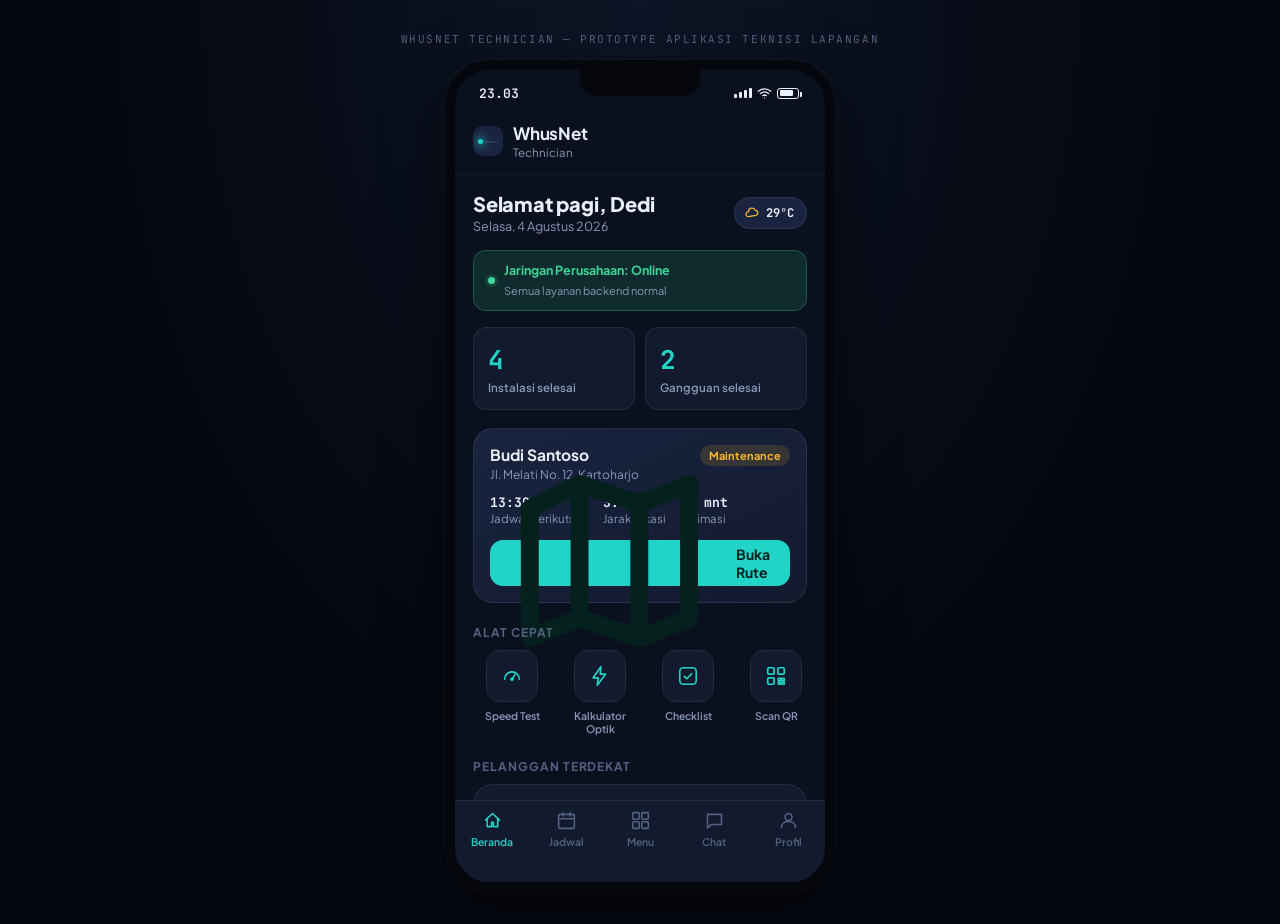
==== commit 193162c1: "Add files via upload" ====
--- a/index.html
+++ b/index.html
@@ -1,205 +1,42 @@
 <!DOCTYPE html>
+
 <html lang="id">
 <head>
-    <meta charset="UTF-8">
-    <meta name="viewport" content="width=device-width, initial-scale=1.0, maximum-scale=1.0, user-scalable=no">
-    <title>WhusNet Technician App</title>
-    <link rel="stylesheet" href="https://cdnjs.cloudflare.com/ajax/libs/font-awesome/6.4.0/css/all.min.css">
-    <link rel="stylesheet" href="style.css">
-</head>
+<meta charset="utf-8"/>
+<meta content="width=device-width, initial-scale=1.0" name="viewport"/>
+<title>WhusNet Technician — Prototype</title>
+<link href="https://fonts.googleapis.com" rel="preconnect"/>
+<link href="https://fonts.googleapis.com/css2?family=Plus+Jakarta+Sans:wght@400;500;600;700;800&amp;family=JetBrains+Mono:wght@400;500;600;700&amp;display=swap" rel="stylesheet"/>
+
+<link href="style.css" rel="stylesheet"/></head>
 <body>
+<div class="wrap">
+<div class="brandline">WHUSNET TECHNICIAN — PROTOTYPE APLIKASI TEKNISI LAPANGAN</div>
+<div class="device" id="device">
+<div class="notch"></div>
+<div class="statusbar">
+<span id="clock">09:41</span>
+<div class="icons">
+<div class="sig-bars"><i></i><i></i><i></i><i></i></div>
+<svg fill="none" height="15" stroke="currentColor" stroke-linecap="round" stroke-width="2" viewbox="0 0 24 24" width="15"><path d="M2 8.5a15 15 0 0 1 20 0M5.5 12a10 10 0 0 1 13 0M9 15.5a5 5 0 0 1 6 0"></path><circle cx="12" cy="19" fill="currentColor" r="1" stroke="none"></circle></svg>
+<div class="batt"><i></i></div>
+</div>
+</div>
+<div class="appbar" id="appbar">
+<button class="back-btn" id="backBtn" onclick="goBack()" style="display:none;"></button>
+<div class="brandmark" id="brandmark">
+<div class="pulse-mark"><div class="line"></div><div class="dot"></div></div>
+</div>
+<div class="title-block">
+<h1 id="appbarTitle">WhusNet</h1>
+<p id="appbarSub">Technician</p>
+</div>
+<button class="icon-btn" id="appbarAction"></button>
+</div>
+<div class="screens" id="screens"></div>
+<div class="bottomnav" id="bottomnav"></div>
+</div>
+</div>
 
-    <div class="mobile-app">
-        
-        <!-- ================= TOP BAR ================= -->
-        <header class="top-bar">
-            <div id="btn-back" class="btn-back" onclick="goBackToMenu()"><i class="fa-solid fa-arrow-left"></i></div>
-            
-            <div class="user-info" id="top-normal">
-                <div class="user-info-left">
-                    <div class="avatar" id="top-avatar-container">SY</div>
-                    <div>
-                        <div class="greeting">Selamat Bekerja,</div>
-                        <div class="name" id="top-bar-name">Sandy Yuga</div>
-                    </div>
-                </div>
-                <div style="font-size: 1.3rem; color: var(--text-muted); position: relative;">
-                    <i class="fa-regular fa-bell"></i>
-                    <div style="position: absolute; top: -2px; right: -2px; width: 10px; height: 10px; background: var(--danger); border-radius: 50%; border: 2px solid var(--bg-dark);"></div>
-                </div>
-            </div>
-
-            <div id="top-module" style="display: none; align-items: center;">
-                <div class="name" id="module-title" style="color: var(--primary);">Nama Modul</div>
-            </div>
-        </header>
-
-        <!-- ================= MAIN CONTENT ================= -->
-        <main class="main-content">
-            
-            <!-- 1. TAB BERANDA -->
-            <div id="tab-home" class="view-pane active">
-                <div class="section-title">Ringkasan Hari Ini</div>
-                <div class="summary-grid">
-                    <div class="summary-card"><div class="summary-icon ic-blue"><i class="fa-solid fa-house-signal"></i></div><div class="summary-value">4</div><div class="summary-label">Instalasi Selesai</div></div>
-                    <div class="summary-card"><div class="summary-icon ic-green"><i class="fa-solid fa-check-double"></i></div><div class="summary-value">2</div><div class="summary-label">Gangguan Selesai</div></div>
-                    <div class="summary-card"><div class="summary-icon ic-yellow"><i class="fa-solid fa-boxes-stacked"></i></div><div class="summary-value">12</div><div class="summary-label">Sisa Material</div></div>
-                    <div class="summary-card"><div class="summary-icon ic-red"><i class="fa-solid fa-globe"></i></div><div class="summary-value" style="font-size: 1.1rem; padding-top: 5px;">NORMAL</div><div class="summary-label">Status Jaringan</div></div>
-                </div>
-
-                <div class="section-title">Akses Cepat <span style="font-size: 0.75rem; color: var(--primary); font-weight: 500; cursor: pointer;" onclick="document.getElementById('nav-alat').click()">Lihat Semua</span></div>
-                <div class="tools-grid">
-                    <div class="tool-item" onclick="openModule('modul-pelanggan', 'Data Pelanggan')"><div class="tool-icon"><i class="fa-solid fa-users"></i></div><div class="tool-label">Pelanggan</div></div>
-                    <div class="tool-item" onclick="openModule('modul-speedtest', 'Speed Test')"><div class="tool-icon"><i class="fa-solid fa-gauge-high"></i></div><div class="tool-label">Speed Test</div></div>
-                    <div class="tool-item" onclick="openModule('modul-opm', 'Optical Power Calc')"><div class="tool-icon"><i class="fa-solid fa-calculator"></i></div><div class="tool-label">OPM Calc</div></div>
-                    <div class="tool-item" onclick="openModule('modul-odp', 'Perhitungan ODP')"><div class="tool-icon"><i class="fa-solid fa-server"></i></div><div class="tool-label">Hitung ODP</div></div>
-                    <div class="tool-item" onclick="openModule('modul-lap-instalasi', 'Laporan Instalasi')"><div class="tool-icon"><i class="fa-solid fa-clipboard-check"></i></div><div class="tool-label">Laporan Inst.</div></div>
-                    <div class="tool-item" onclick="openModule('modul-checklist', 'Checklist Instalasi')"><div class="tool-icon"><i class="fa-solid fa-list-check"></i></div><div class="tool-label">Checklist</div></div>
-                </div>
-            </div>
-
-            <!-- 2. TAB DAFTAR ALAT -->
-            <div id="tab-tools" class="view-pane">
-                <div class="list-menu">
-                    <div class="list-category">Operasional & Laporan</div>
-                    <div class="list-item" onclick="openModule('modul-pelanggan', 'Data Pelanggan')"><i class="fa-solid fa-users"></i><span>1. Data Pelanggan</span><i class="fa-solid fa-chevron-right"></i></div>
-                    <div class="list-item" onclick="openModule('modul-lap-instalasi', 'Laporan Instalasi')"><i class="fa-solid fa-clipboard-check"></i><span>4. Laporan Instalasi</span><i class="fa-solid fa-chevron-right"></i></div>
-                    <div class="list-item" onclick="openModule('modul-checklist', 'Checklist Instalasi')"><i class="fa-solid fa-list-check"></i><span>11. Checklist Instalasi</span><i class="fa-solid fa-chevron-right"></i></div>
-
-                    <div class="list-category">Network Tools</div>
-                    <div class="list-item" onclick="openModule('modul-speedtest', 'Speed Test')"><i class="fa-solid fa-gauge-high"></i><span>6. Speed Test</span><i class="fa-solid fa-chevron-right"></i></div>
-                    <div class="list-item" onclick="openModule('modul-opm', 'Optical Power Calc')"><i class="fa-solid fa-calculator"></i><span>7. Optical Power Calc</span><i class="fa-solid fa-chevron-right"></i></div>
-                    <div class="list-item" onclick="openModule('modul-odp', 'Perhitungan ODP')"><i class="fa-solid fa-server"></i><span>8. Perhitungan ODP</span><i class="fa-solid fa-chevron-right"></i></div>
-                </div>
-            </div>
-
-            <!-- 3. TAB PROFIL -->
-            <div id="tab-profil" class="view-pane">
-                <div class="profile-header">
-                    <div class="profile-avatar-container" onclick="document.getElementById('profile-upload').click()">
-                        <img id="profile-img-preview" src="https://ui-avatars.com/api/?name=Sandy+Yuga&background=3b82f6&color=fff&size=150" alt="Profile">
-                        <div class="profile-camera-badge"><i class="fa-solid fa-camera"></i></div>
-                    </div>
-                    <input type="file" id="profile-upload" accept="image/*" style="display: none;" onchange="previewProfileImage(event)">
-                    <div style="margin-top: 15px; font-weight: 600; font-size: 1.2rem;" id="profile-display-name">Sandy Yuga</div>
-                    <div style="color: var(--text-muted); font-size: 0.85rem; margin-top: 5px;">ID: WHUS-2026-001</div>
-                </div>
-
-                <div class="section-title" style="margin-top: 20px;">Data Pribadi</div>
-                <div class="form-group"><label>Nama Lengkap</label><input type="text" id="input-profile-name" value="Sandy Yuga"></div>
-                <div class="form-group"><label>Nomor HP (WhatsApp)</label><input type="tel" id="input-profile-phone" value="081234567890"></div>
-                <button class="btn-action" onclick="saveProfile()">Simpan Perubahan</button>
-
-                <div class="section-title" style="margin-top: 30px;">Pengaturan & Akun</div>
-                <div class="list-menu">
-                    <div class="list-item" onclick="logoutApp()" style="border-color: var(--danger); margin-top: 10px;">
-                        <i class="fa-solid fa-right-from-bracket" style="color: var(--danger);"></i>
-                        <span style="color: var(--danger); font-weight: bold;">Keluar (Logout)</span>
-                    </div>
-                </div>
-            </div>
-
-            <!-- ================= MODUL-MODUL ALAT ================= -->
-            
-            <!-- MODUL: OPM -->
-            <div id="modul-opm" class="view-pane">
-                <div class="form-group"><label>Power Tx dari OLT / ODP</label><div class="input-row"><input type="number" id="tx-power" placeholder="Contoh: 3.5" step="0.1"><span class="unit">dBm</span></div></div>
-                <div class="form-group"><label>Rasio Splitter (Tambahan)</label>
-                    <select id="splitter"><option value="0">Tidak Pakai (0 dB)</option><option value="3.5">1:2 (~3.5 dB Loss)</option><option value="7.2">1:4 (~7.2 dB Loss)</option><option value="10.5">1:8 (~10.5 dB Loss)</option></select>
-                </div>
-                <div class="form-group"><label>Panjang Kabel</label><div class="input-row"><input type="number" id="cable-len" placeholder="Contoh: 200"><span class="unit">Meter</span></div></div>
-                <div class="grid-2-col">
-                    <div class="form-group"><label>Splicing</label><input type="number" id="splice-count" value="1" min="0"></div>
-                    <div class="form-group"><label>Fast Conn</label><input type="number" id="connector-count" value="2" min="0"></div>
-                </div>
-                <button class="btn-action" onclick="calculateOPM()">Hitung Estimasi Rx</button>
-                <div id="result-box" class="result-box">
-                    <div id="res-title" style="font-weight: bold; margin-bottom: 5px;">STATUS</div>
-                    <div class="result-power"><span id="res-rx">0.00</span> <span style="font-size: 1.2rem;">dBm</span></div>
-                    <div id="res-desc" style="font-size: 0.85rem;"></div>
-                </div>
-            </div>
-
-            <!-- MODUL: SPEED TEST -->
-            <div id="modul-speedtest" class="view-pane">
-                <div class="speedometer-container">
-                    <svg class="speedometer" viewBox="0 0 260 140"><path class="meter-bg" d="M 20 130 A 110 110 0 0 1 240 130" /><path class="meter-progress" id="meter-progress" d="M 20 130 A 110 110 0 0 1 240 130" /></svg>
-                    <div class="speed-text"><div class="main-speed" id="big-speed">0.00</div><div style="font-size: 0.9rem; color: var(--text-muted); font-weight: bold;" id="status-text">SIAP</div></div>
-                </div>
-                <button class="btn-speed" id="start-btn" onclick="startRealTest()">Mulai</button>
-                <div class="metrics-grid">
-                    <div class="metric-box"><div class="metric-label">Download</div><div class="metric-value"><span id="val-dl">0.00</span></div></div>
-                    <div class="metric-box"><div class="metric-label">Upload</div><div class="metric-value"><span id="val-ul">0.00</span></div></div>
-                </div>
-            </div>
-
-            <!-- MODUL: ODP -->
-            <div id="modul-odp" class="view-pane">
-                <div class="form-group"><label>Kapasitas Total Port</label><select id="odp-total"><option value="8">8 Port</option><option value="16">16 Port</option></select></div>
-                <div class="form-group"><label>Port Terpakai</label><input type="number" id="odp-used" placeholder="Contoh: 5" min="0"></div>
-                <button class="btn-action" onclick="calculateODP()">Hitung Kapasitas ODP</button>
-                <div id="odp-result-box" class="result-box"><div id="odp-res-title">STATUS ODP</div><div class="result-power"><span id="odp-percent">0</span>%</div></div>
-            </div>
-
-            <!-- MODUL: CHECKLIST -->
-            <div id="modul-checklist" class="view-pane">
-                <div class="form-group" style="padding: 20px;">
-                    <div style="display: flex; justify-content: space-between; margin-bottom: 10px; font-weight: 600;"><span>Progress</span><span id="checklist-text" style="color: var(--primary);">0/4 Selesai</span></div>
-                    <div class="progress-bg"><div id="checklist-bar" class="progress-bar"></div></div>
-                    <div class="checklist-items">
-                        <label class="check-container"> ONT Aktif & Menyala <input type="checkbox" class="chk-item" onchange="updateChecklist()"><span class="checkmark"></span></label>
-                        <label class="check-container"> Indikator PON Hijau Stabil <input type="checkbox" class="chk-item" onchange="updateChecklist()"><span class="checkmark"></span></label>
-                        <label class="check-container"> Speedtest Sesuai Paket <input type="checkbox" class="chk-item" onchange="updateChecklist()"><span class="checkmark"></span></label>
-                        <label class="check-container"> Edukasi Pelanggan Selesai <input type="checkbox" class="chk-item" onchange="updateChecklist()"><span class="checkmark"></span></label>
-                    </div>
-                </div>
-                <button class="btn-action" onclick="saveChecklist()">Simpan Checklist</button>
-            </div>
-
-            <!-- MODUL: PELANGGAN -->
-            <div id="modul-pelanggan" class="view-pane">
-                <div class="search-box"><input type="text" id="search-cust-id" placeholder="Cari Pelanggan..."><button onclick="searchCustomer()"><i class="fa-solid fa-magnifying-glass"></i></button></div>
-                <div id="loading-cust" style="display: none; text-align: center; padding: 30px;"><i class="fa-solid fa-circle-notch fa-spin fa-2x"></i></div>
-                <div id="customer-result" class="customer-card">
-                    <div class="customer-header"><div class="customer-avatar"><i class="fa-solid fa-user"></i></div><div><div class="customer-name" id="cust-name">Budi</div><div class="customer-id" id="cust-id">ID</div></div></div>
-                    <div class="customer-details">
-                        <div class="detail-row"><span class="detail-label">Paket:</span><span class="detail-value" id="cust-pkg">Fiber 50 Mbps</span></div>
-                        <div class="detail-row"><span class="detail-label">Alamat:</span><span class="detail-value" id="cust-addr">Jl. Merdeka</span></div>
-                    </div>
-                    <div class="action-buttons">
-                        <div class="action-btn"><i class="fa-brands fa-whatsapp btn-wa"></i>WhatsApp</div>
-                        <div class="action-btn"><i class="fa-solid fa-location-dot btn-map"></i>Arahkan</div>
-                    </div>
-                </div>
-            </div>
-
-            <!-- MODUL: LAPORAN INSTALASI (Foto & TTD) -->
-            <div id="modul-lap-instalasi" class="view-pane">
-                <div class="form-group"><label>SN ONU / Modem</label><div class="input-row"><input type="text" id="inst-sn"><button class="btn-scan"><i class="fa-solid fa-barcode"></i></button></div></div>
-                <div class="grid-2-col">
-                    <div class="photo-upload-box" onclick="document.getElementById('upload-sebelum').click()"><img id="preview-sebelum" src="" style="display:none;"><div class="photo-placeholder" id="placeholder-sebelum"><i class="fa-solid fa-camera"></i><span>Sebelum</span></div><input type="file" id="upload-sebelum" accept="image/*" style="display: none;" onchange="previewInstPhoto(event, 'preview-sebelum', 'placeholder-sebelum')"></div>
-                    <div class="photo-upload-box" onclick="document.getElementById('upload-sesudah').click()"><img id="preview-sesudah" src="" style="display:none;"><div class="photo-placeholder" id="placeholder-sesudah"><i class="fa-solid fa-camera"></i><span>Sesudah</span></div><input type="file" id="upload-sesudah" accept="image/*" style="display: none;" onchange="previewInstPhoto(event, 'preview-sesudah', 'placeholder-sesudah')"></div>
-                </div>
-                <div class="section-title" style="margin-top: 15px;">Tanda Tangan Pelanggan</div>
-                <div class="signature-container">
-                    <canvas id="signature-pad"></canvas>
-                    <div class="btn-clear-sig" onclick="clearSignature()"><i class="fa-solid fa-eraser"></i> Hapus</div>
-                </div>
-                <button class="btn-action" onclick="submitInstalasi(this)">Upload Laporan</button>
-            </div>
-
-        </main>
-
-        <!-- ================= BOTTOM NAVIGATION ================= -->
-        <nav class="bottom-nav" id="bottom-nav">
-            <div class="nav-item active" onclick="switchMainTab('tab-home', this, 'Dashboard Utama')"><i class="fa-solid fa-house"></i><span>Beranda</span></div>
-            <div class="nav-item" onclick="alert('Modul Jadwal belum aktif')"><i class="fa-regular fa-calendar-check"></i><span>Jadwal</span></div>
-            <div class="nav-item" id="nav-alat" onclick="switchMainTab('tab-tools', this, 'Daftar Alat')"><i class="fa-solid fa-toolbox"></i><span>Alat</span></div>
-            <div class="nav-item" onclick="switchMainTab('tab-profil', this, 'Profil Teknisi')"><i class="fa-regular fa-user"></i><span>Profil</span></div>
-        </nav>
-
-    </div>
-
-    <script src="script.js"></script>
-</body>
+<script src="script.js"></script></body>
 </html>
--- a/style.css
+++ b/style.css
@@ -1,172 +1,375 @@
-/* =========================================
-   1. TEMA & PENGATURAN DASAR MOBILE
-   ========================================= */
-:root {
-    --bg-dark: #0f172a; --bg-panel: #1e293b; --bg-hover: #334155;
-    --text-main: #f8fafc; --text-muted: #94a3b8;
-    --primary: #3b82f6; --success: #10b981; --warning: #f59e0b; --danger: #ef4444;
-    --border: #334155;
-}
-* { margin: 0; padding: 0; box-sizing: border-box; font-family: -apple-system, BlinkMacSystemFont, sans-serif; -webkit-tap-highlight-color: transparent; }
-body { background-color: var(--bg-dark); color: var(--text-main); width: 100vw; height: 100dvh; overflow: hidden; }
-.mobile-app { width: 100%; height: 100%; display: flex; flex-direction: column; position: relative; }
-
-@media (min-width: 600px) {
-    body { display: flex; justify-content: center; align-items: center; background-color: #000; }
-    .mobile-app { max-width: 430px; max-height: 932px; border-radius: 20px; box-shadow: 0 0 20px rgba(0,0,0,0.5); background-color: var(--bg-dark); overflow: hidden; }
-}
-
-/* =========================================
-   2. TOP BAR & BOTTOM NAV
-   ========================================= */
-.top-bar { padding: 20px; background-color: var(--bg-dark); display: flex; align-items: center; border-bottom: 1px solid var(--border); z-index: 10; gap: 15px;}
-.btn-back { display: none; font-size: 1.2rem; color: var(--text-main); cursor: pointer; padding: 5px; }
-.user-info { display: flex; align-items: center; gap: 12px; flex: 1; justify-content: space-between; }
-.user-info-left { display: flex; align-items: center; gap: 12px; }
-.avatar { width: 45px; height: 45px; background: linear-gradient(135deg, var(--primary), #8b5cf6); border-radius: 50%; display: flex; justify-content: center; align-items: center; font-weight: 700; font-size: 1.2rem; }
-.greeting { font-size: 0.85rem; color: var(--text-muted); }
-.name { font-size: 1.1rem; font-weight: 600; }
-
-.main-content { flex: 1; overflow-y: auto; padding: 0 20px 90px 20px; }
-.main-content::-webkit-scrollbar { display: none; }
-
-.bottom-nav { position: absolute; bottom: 0; left: 0; right: 0; height: 70px; background-color: rgba(30, 41, 59, 0.95); backdrop-filter: blur(10px); border-top: 1px solid var(--border); display: flex; justify-content: space-around; align-items: center; padding-bottom: env(safe-area-inset-bottom, 10px); z-index: 20; transition: transform 0.3s ease; }
-.bottom-nav.hide { transform: translateY(100%); }
-.nav-item { display: flex; flex-direction: column; align-items: center; gap: 4px; color: var(--text-muted); width: 60px; cursor: pointer; }
-.nav-item.active { color: var(--primary); }
-.nav-item i { font-size: 1.2rem; }
-.nav-item span { font-size: 0.65rem; font-weight: 500; }
-
-/* =========================================
-   3. TABS & MENU LIST
-   ========================================= */
-.view-pane { display: none; animation: fadeIn 0.3s ease; padding-top: 20px; }
-.view-pane.active { display: block; }
-@keyframes fadeIn { from { opacity: 0; transform: translateY(10px); } to { opacity: 1; transform: translateY(0); } }
-.section-title { font-size: 1.1rem; font-weight: 600; margin-bottom: 15px; color: var(--primary); }
-
-/* Dashboard Cards CSS */
-.summary-grid { display: grid; grid-template-columns: 1fr 1fr; gap: 12px; }
-.summary-card { background-color: var(--bg-panel); border: 1px solid var(--border); border-radius: 16px; padding: 15px; display: flex; flex-direction: column; gap: 10px; }
-.summary-icon { width: 32px; height: 32px; border-radius: 8px; display: flex; justify-content: center; align-items: center; font-size: 1rem; }
-.ic-blue { background: rgba(59, 130, 246, 0.15); color: var(--primary); }
-.ic-green { background: rgba(16, 185, 129, 0.15); color: var(--success); }
-.ic-yellow { background: rgba(245, 158, 11, 0.15); color: var(--warning); }
-.ic-red { background: rgba(239, 68, 68, 0.15); color: var(--danger); }
-.summary-value { font-size: 1.5rem; font-weight: 700; }
-.summary-label { font-size: 0.75rem; color: var(--text-muted); line-height: 1.2; }
-.tools-grid { display: grid; grid-template-columns: repeat(4, 1fr); gap: 15px 10px; background-color: var(--bg-panel); padding: 20px 15px; border-radius: 16px; border: 1px solid var(--border); }
-.tool-item { display: flex; flex-direction: column; align-items: center; gap: 8px; text-decoration: none; color: var(--text-main); cursor: pointer;}
-.tool-icon { width: 45px; height: 45px; background-color: var(--bg-hover); border-radius: 12px; display: flex; justify-content: center; align-items: center; font-size: 1.2rem; color: var(--primary); transition: transform 0.1s; }
-.tool-item:active .tool-icon { transform: scale(0.9); }
-.tool-label { font-size: 0.65rem; text-align: center; font-weight: 500; line-height: 1.2; }
-
-/* Menu List Item */
-.list-menu { display: flex; flex-direction: column; gap: 10px; margin-bottom: 20px;}
-.list-category { font-size: 0.75rem; color: var(--text-muted); text-transform: uppercase; font-weight: bold; margin-top: 15px; margin-bottom: 5px; padding-left: 5px;}
-.list-item { display: flex; align-items: center; padding: 15px; background: var(--bg-panel); border-radius: 12px; border: 1px solid var(--border); gap: 15px; cursor: pointer; }
-.list-item i { font-size: 1.2rem; color: var(--primary); width: 25px; text-align: center; }
-.list-item span { flex: 1; font-size: 0.95rem; font-weight: 500; }
-
-/* =========================================
-   4. CSS KHUSUS FORM & KALKULATOR (OPM & ODP)
-   ========================================= */
-.form-group { margin-bottom: 15px; background: var(--bg-panel); padding: 15px; border-radius: 12px; border: 1px solid var(--border); }
-.form-group label { display: block; font-size: 0.85rem; color: var(--text-muted); margin-bottom: 8px; font-weight: 500; }
-.input-row { display: flex; align-items: center; gap: 10px; }
-.form-group input, .form-group select { flex: 1; background: var(--bg-dark); border: 1px solid var(--border); color: var(--text-main); padding: 12px; border-radius: 8px; font-size: 1rem; outline: none; width: 100%; min-width: 0; }
-.unit { font-size: 0.9rem; color: var(--text-muted); min-width: 40px; text-align: center; }
-.grid-2-col { display: grid; grid-template-columns: 1fr 1fr; gap: 15px; margin-bottom: 15px; }
-.grid-2-col .form-group { margin-bottom: 0; }
-.btn-action { width: 100%; background: var(--primary); color: #fff; border: none; padding: 16px; border-radius: 12px; font-size: 1rem; font-weight: 600; margin-top: 10px; cursor: pointer; }
-.btn-action:active { transform: scale(0.98); }
-
-.result-box { margin-top: 25px; padding: 20px; border-radius: 12px; text-align: center; display: none; }
-.result-box.normal { background: rgba(16, 185, 129, 0.15); border: 1px solid var(--success); }
-.result-box.danger { background: rgba(239, 68, 68, 0.15); border: 1px solid var(--danger); }
-.result-box.warning { background: rgba(245, 158, 11, 0.15); border: 1px solid var(--warning); }
-.result-power { font-size: 2.5rem; font-weight: 700; margin-bottom: 5px; }
-.loss-details { margin-top: 15px; text-align: left; font-size: 0.85rem; color: var(--text-muted); border-top: 1px solid rgba(255,255,255,0.1); padding-top: 15px; }
-.loss-item { display: flex; justify-content: space-between; margin-bottom: 8px; }
-
-/* =========================================
-   5. CSS KHUSUS SPEED TEST 
-   ========================================= */
-.speedometer-container { position: relative; width: 260px; height: 140px; margin: 0 auto 30px auto; }
-svg.speedometer { width: 100%; height: 100%; overflow: visible; }
-.meter-bg { fill: none; stroke: var(--border); stroke-width: 12; stroke-linecap: round; }
-.meter-progress { fill: none; stroke: var(--text-main); stroke-width: 12; stroke-linecap: round; stroke-dasharray: 345.5; stroke-dashoffset: 345.5; transition: stroke-dashoffset 0.15s cubic-bezier(0.4, 0, 0.2, 1); }
-.speed-text { position: absolute; bottom: 0; left: 50%; transform: translateX(-50%); text-align: center; }
-.main-speed { font-size: 3rem; font-weight: 300; line-height: 1; }
-.metrics-grid { display: grid; grid-template-columns: 1fr 1fr; gap: 15px; margin-bottom: 25px; }
-.metric-box { background: var(--bg-panel); padding: 15px; border: 1px solid var(--border); border-radius: 12px; }
-.metric-label { font-size: 0.75rem; color: var(--text-muted); text-transform: uppercase; }
-.metric-value { font-size: 1.4rem; font-weight: 500; margin-top: 5px; }
-.btn-speed { width: 100px; height: 100px; border-radius: 50%; background: transparent; border: 2px solid var(--text-main); color: var(--text-main); font-size: 1.2rem; display: flex; justify-content: center; align-items: center; margin: 0 auto 30px auto; cursor: pointer; position: relative; outline: none; }
-.btn-speed::before { content: ''; position: absolute; top: 0; left: 0; right: 0; bottom: 0; border-radius: 50%; border: 1px solid rgba(255,255,255,0.5); animation: pulse 2s infinite; opacity: 0; }
-@keyframes pulse { 0% { transform: scale(1); opacity: 0.8; } 100% { transform: scale(1.5); opacity: 0; } }
-.btn-speed.is-testing { transform: scale(0.9); cursor: not-allowed; border-color: rgba(255,255,255,0.4); color: rgba(255,255,255,0.8); }
-.btn-speed.is-testing::before { animation: pulse 1s infinite; border: 2px solid var(--text-main); }
-
-/* =========================================
-   6. CSS KHUSUS CHECKLIST INSTALASI
-   ========================================= */
-.check-container { display: block; position: relative; padding-left: 35px; margin-bottom: 18px; cursor: pointer; font-size: 0.95rem; user-select: none; color: var(--text-main); }
-.check-container input { position: absolute; opacity: 0; cursor: pointer; height: 0; width: 0; }
-.checkmark { position: absolute; top: -2px; left: 0; height: 22px; width: 22px; background-color: var(--bg-dark); border: 2px solid var(--border); border-radius: 6px; transition: 0.2s; }
-.check-container:hover input ~ .checkmark { border-color: var(--primary); }
-.check-container input:checked ~ .checkmark { background-color: var(--primary); border-color: var(--primary); }
-.checkmark:after { content: ""; position: absolute; display: none; }
-.check-container input:checked ~ .checkmark:after { display: block; }
-.check-container .checkmark:after { left: 7px; top: 3px; width: 5px; height: 10px; border: solid white; border-width: 0 2px 2px 0; transform: rotate(45deg); }
-.progress-bg { width: 100%; background: var(--bg-dark); height: 10px; border-radius: 5px; margin-bottom: 25px; overflow: hidden; border: 1px solid var(--border);}
-.progress-bar { height: 100%; background: var(--primary); transition: width 0.4s ease; width: 0%; }
-
-/* =========================================
-   7. CSS KHUSUS DATA PELANGGAN
-   ========================================= */
-.search-box { display: flex; gap: 10px; margin-bottom: 20px; }
-.search-box input { flex: 1; background: var(--bg-panel); border: 1px solid var(--border); color: var(--text-main); padding: 12px 15px; border-radius: 12px; font-size: 1rem; outline: none; }
-.search-box input:focus { border-color: var(--primary); }
-.search-box button { background: var(--primary); color: white; border: none; padding: 0 20px; border-radius: 12px; cursor: pointer; font-size: 1.1rem; transition: 0.2s; }
-.search-box button:active { transform: scale(0.95); }
-.customer-card { background: var(--bg-panel); border: 1px solid var(--border); border-radius: 16px; padding: 20px; display: none; animation: fadeIn 0.4s ease; }
-.customer-header { display: flex; align-items: center; gap: 15px; border-bottom: 1px solid rgba(255,255,255,0.1); padding-bottom: 15px; margin-bottom: 15px; }
-.customer-avatar { width: 50px; height: 50px; background: rgba(59, 130, 246, 0.2); color: var(--primary); border-radius: 50%; display: flex; justify-content: center; align-items: center; font-size: 1.5rem; }
-.customer-name { font-size: 1.1rem; font-weight: 600; margin-bottom: 4px; }
-.customer-id { font-size: 0.8rem; color: var(--text-muted); background: var(--bg-dark); padding: 2px 8px; border-radius: 4px; display: inline-block; }
-.customer-details { display: flex; flex-direction: column; gap: 12px; margin-bottom: 20px; }
-.detail-row { display: flex; justify-content: space-between; font-size: 0.9rem; }
-.detail-label { color: var(--text-muted); }
-.detail-value { font-weight: 500; text-align: right; max-width: 60%; }
-.map-placeholder { width: 100%; height: 120px; background: url('https://upload.wikimedia.org/wikipedia/commons/thumb/b/bd/Google_Maps_Logo_2020.svg/1024px-Google_Maps_Logo_2020.svg.png') center/50px no-repeat, var(--bg-dark); border: 1px solid var(--border); border-radius: 12px; margin-bottom: 15px; display: flex; justify-content: center; align-items: flex-end; padding-bottom: 10px; cursor: pointer; }
-.action-buttons { display: grid; grid-template-columns: 1fr 1fr 1fr; gap: 10px; }
-.action-btn { display: flex; flex-direction: column; align-items: center; gap: 6px; background: var(--bg-dark); border: 1px solid var(--border); padding: 12px 5px; border-radius: 12px; color: var(--text-main); font-size: 0.75rem; cursor: pointer; transition: 0.2s; }
-.action-btn:active { background: var(--bg-hover); transform: scale(0.95); }
-.action-btn i { font-size: 1.2rem; }
-.btn-wa { color: #25D366; } .btn-call { color: var(--primary); } .btn-map { color: var(--danger); }
-
-/* =========================================
-   8. CSS KHUSUS PROFIL TEKNISI
-   ========================================= */
-.profile-header { display: flex; flex-direction: column; align-items: center; padding: 10px 0 20px 0; border-bottom: 1px solid var(--border); margin-bottom: 20px; }
-.profile-avatar-container { position: relative; width: 110px; height: 110px; border-radius: 50%; padding: 4px; border: 2px dashed var(--primary); cursor: pointer; transition: transform 0.2s; }
-.profile-avatar-container:active { transform: scale(0.95); }
-.profile-avatar-container img { width: 100%; height: 100%; object-fit: cover; border-radius: 50%; background: var(--bg-dark); }
-.profile-camera-badge { position: absolute; bottom: 0; right: 0; width: 34px; height: 34px; background: var(--primary); border-radius: 50%; display: flex; justify-content: center; align-items: center; border: 4px solid var(--bg-dark); color: #fff; font-size: 0.9rem; box-shadow: 0 2px 5px rgba(0,0,0,0.5); }
-
-/* =========================================
-   9. CSS KHUSUS LAPORAN INSTALASI
-   ========================================= */
-.btn-scan { background: var(--bg-hover); color: var(--primary); border: 1px solid var(--border); border-radius: 8px; width: 45px; height: 45px; display: flex; justify-content: center; align-items: center; font-size: 1.2rem; cursor: pointer; transition: 0.2s; }
-.btn-scan:active { transform: scale(0.95); }
-
-.photo-upload-box { background: var(--bg-dark); border: 2px dashed var(--border); border-radius: 12px; height: 120px; position: relative; overflow: hidden; cursor: pointer; display: flex; justify-content: center; align-items: center; }
-.photo-upload-box img { width: 100%; height: 100%; object-fit: cover; position: absolute; top: 0; left: 0; z-index: 2; }
-.photo-placeholder { display: flex; flex-direction: column; align-items: center; gap: 8px; color: var(--text-muted); z-index: 1; }
-.photo-placeholder i { font-size: 1.5rem; }
-.photo-placeholder span { font-size: 0.75rem; font-weight: 500; }
-
-.signature-container { position: relative; background: #ffffff; border-radius: 12px; height: 150px; margin-bottom: 20px; overflow: hidden; border: 1px solid var(--border); }
-canvas#signature-pad { width: 100%; height: 100%; touch-action: none; /* Mencegah layar scroll saat ttd di HP */ }
-.btn-clear-sig { position: absolute; top: 10px; right: 10px; background: rgba(239, 68, 68, 0.9); color: #fff; padding: 4px 10px; border-radius: 6px; font-size: 0.7rem; cursor: pointer; z-index: 5; border: 1px solid #dc2626;}
+
+/* ============ TOKENS ============ */
+:root{
+  --bg:#0A101E;
+  --page:#050810;
+  --surface:#121A2E;
+  --surface-2:#1A2440;
+  --surface-3:#233052;
+  --text:#EAF0FB;
+  --text-dim:#8A97B8;
+  --text-faint:#556082;
+  --border:rgba(255,255,255,.08);
+  --border-soft:rgba(255,255,255,.05);
+  --accent:#22D3C7;
+  --accent-dim:rgba(34,211,199,.14);
+  --accent-2:#5B8CFF;
+  --good:#3ED598;
+  --good-dim:rgba(62,213,152,.14);
+  --warn:#F5B62E;
+  --warn-dim:rgba(245,182,46,.14);
+  --bad:#F0475F;
+  --bad-dim:rgba(240,71,95,.14);
+  --radius-lg:20px;
+  --radius-md:14px;
+  --radius-sm:10px;
+  --shadow:0 20px 60px rgba(0,0,0,.5);
+  --font-ui:'Plus Jakarta Sans',sans-serif;
+  --font-mono:'JetBrains Mono',monospace;
+}
+html.light{
+  --bg:#F2F4FA;
+  --page:#E4E8F2;
+  --surface:#FFFFFF;
+  --surface-2:#F3F5FB;
+  --surface-3:#E9ECF6;
+  --text:#101528;
+  --text-dim:#5B6685;
+  --text-faint:#8891AC;
+  --border:rgba(16,20,40,.09);
+  --border-soft:rgba(16,20,40,.05);
+  --accent:#0EA5A0;
+  --accent-dim:rgba(14,165,160,.10);
+  --shadow:0 20px 50px rgba(30,40,70,.16);
+}
+*{box-sizing:border-box; margin:0; padding:0;}
+body{
+  background:radial-gradient(ellipse at top, #0d1526 0%, var(--page) 60%);
+  min-height:100vh;
+  display:flex;
+  align-items:center;
+  justify-content:center;
+  padding:32px 12px;
+  font-family:var(--font-ui);
+  color:var(--text);
+  -webkit-font-smoothing:antialiased;
+}
+html.light body{ background:radial-gradient(ellipse at top, #ffffff 0%, var(--page) 65%); }
+button{font-family:inherit; cursor:pointer; border:none; background:none; color:inherit;}
+input,select,textarea{font-family:inherit; color:inherit;}
+::-webkit-scrollbar{width:0;height:0;}
+
+/* ============ DEVICE FRAME ============ */
+.wrap{display:flex; flex-direction:column; align-items:center; gap:14px;}
+.brandline{
+  font-family:var(--font-mono); font-size:11px; letter-spacing:.14em; text-transform:uppercase;
+  color:var(--text-faint);
+}
+.device{
+  width:390px; height:832px;
+  background:var(--bg);
+  border-radius:44px;
+  border:10px solid #05070d;
+  box-shadow:var(--shadow), 0 0 0 1px rgba(255,255,255,.04);
+  position:relative;
+  overflow:hidden;
+  display:flex;
+  flex-direction:column;
+}
+html.light .device{ border-color:#151a2c; }
+.notch{
+  position:absolute; top:0; left:50%; transform:translateX(-50%);
+  width:120px; height:26px; background:#05070d; border-radius:0 0 16px 16px; z-index:50;
+}
+.statusbar{
+  height:46px; flex-shrink:0; display:flex; align-items:center; justify-content:space-between;
+  padding:0 26px 0 24px; font-family:var(--font-mono); font-size:13px; font-weight:600; color:var(--text);
+}
+.statusbar .icons{display:flex; align-items:center; gap:5px;}
+.sig-bars{display:flex; align-items:flex-end; gap:2px; height:10px;}
+.sig-bars i{width:3px; background:currentColor; border-radius:1px; display:block;}
+.sig-bars i:nth-child(1){height:4px;} .sig-bars i:nth-child(2){height:6px;}
+.sig-bars i:nth-child(3){height:8px;} .sig-bars i:nth-child(4){height:10px;}
+.batt{width:22px; height:11px; border:1.4px solid currentColor; border-radius:3px; position:relative; padding:1.5px;}
+.batt::after{content:'';position:absolute; right:-3.5px; top:3px; width:2px; height:5px; background:currentColor; border-radius:0 1px 1px 0;}
+.batt i{display:block; height:100%; width:78%; background:currentColor; border-radius:1px;}
+
+/* ============ APP HEADER ============ */
+.appbar{
+  flex-shrink:0; padding:6px 18px 14px; display:flex; align-items:center; gap:10px;
+  border-bottom:1px solid var(--border-soft);
+}
+.appbar .back-btn{
+  width:34px; height:34px; border-radius:10px; background:var(--surface-2); display:flex; align-items:center; justify-content:center; flex-shrink:0;
+}
+.appbar .back-btn svg{width:18px; height:18px;}
+.appbar .title-block{flex:1; min-width:0;}
+.appbar .title-block h1{font-size:17px; font-weight:700; letter-spacing:-.01em; white-space:nowrap; overflow:hidden; text-overflow:ellipsis;}
+.appbar .title-block p{font-size:11.5px; color:var(--text-dim); margin-top:1px;}
+.appbar .brandmark{display:flex; align-items:center; gap:8px;}
+.pulse-mark{position:relative; width:30px; height:30px; border-radius:9px; background:var(--surface-2); display:flex; align-items:center; justify-content:center; flex-shrink:0; overflow:hidden;}
+.pulse-mark .line{position:absolute; left:5px; right:5px; top:50%; height:1.5px; background:var(--border);}
+.pulse-mark .dot{position:absolute; top:50%; left:5px; width:5px; height:5px; margin-top:-2.5px; border-radius:50%; background:var(--accent); box-shadow:0 0 8px 1px var(--accent); animation:pulseTravel 2.4s ease-in-out infinite;}
+@keyframes pulseTravel{0%{left:5px;opacity:.2;} 50%{left:20px;opacity:1;} 100%{left:5px;opacity:.2;}}
+.appbar .icon-btn{width:34px;height:34px;border-radius:10px;background:var(--surface-2);display:flex;align-items:center;justify-content:center;flex-shrink:0;}
+.appbar .icon-btn svg{width:17px;height:17px;color:var(--text-dim);}
+
+/* ============ SCREENS ============ */
+.screens{flex:1; position:relative; overflow:hidden;}
+.screen{
+  position:absolute; inset:0; overflow-y:auto; padding:16px 18px 100px;
+  display:none; animation:fadeIn .25s ease;
+}
+.screen.active{display:block;}
+@keyframes fadeIn{from{opacity:0; transform:translateY(6px);} to{opacity:1; transform:translateY(0);}}
+
+/* ============ COMMON COMPONENTS ============ */
+.card{background:var(--surface); border:1px solid var(--border); border-radius:var(--radius-lg); padding:16px;}
+.section-title{font-size:12px; font-weight:700; text-transform:uppercase; letter-spacing:.08em; color:var(--text-faint); margin:22px 0 10px;}
+.section-title:first-child{margin-top:0;}
+.pill{display:inline-flex; align-items:center; gap:4px; font-size:11px; font-weight:700; padding:4px 9px; border-radius:99px;}
+.pill.good{background:var(--good-dim); color:var(--good);}
+.pill.warn{background:var(--warn-dim); color:var(--warn);}
+.pill.bad{background:var(--bad-dim); color:var(--bad);}
+.pill.neutral{background:var(--surface-3); color:var(--text-dim);}
+.dot{width:7px;height:7px;border-radius:50%; flex-shrink:0;}
+.dot.good{background:var(--good); box-shadow:0 0 0 3px var(--good-dim);}
+.dot.warn{background:var(--warn); box-shadow:0 0 0 3px var(--warn-dim);}
+.dot.bad{background:var(--bad); box-shadow:0 0 0 3px var(--bad-dim);}
+.dot.pulse{animation:dotpulse 1.8s ease-in-out infinite;}
+@keyframes dotpulse{0%,100%{opacity:1;} 50%{opacity:.35;}}
+.btn{display:flex; align-items:center; justify-content:center; gap:7px; height:46px; border-radius:13px; font-weight:700; font-size:14px;}
+.btn.primary{background:var(--accent); color:#04211E;}
+html.light .btn.primary{color:#fff;}
+.btn.primary:active{filter:brightness(.92);}
+.btn.ghost{background:var(--surface-2); color:var(--text); border:1px solid var(--border);}
+.btn.danger{background:var(--bad-dim); color:var(--bad);}
+.btn[disabled]{opacity:.4; pointer-events:none;}
+.mono{font-family:var(--font-mono);}
+.input{
+  width:100%; height:44px; background:var(--surface-2); border:1px solid var(--border); border-radius:12px;
+  padding:0 13px; font-size:14px; color:var(--text);
+}
+.input:focus, select.input:focus{outline:none; border-color:var(--accent);}
+textarea.input{height:80px; padding:11px 13px; resize:none; line-height:1.5;}
+select.input{appearance:none; -webkit-appearance:none;}
+.field label{display:block; font-size:12px; font-weight:600; color:var(--text-dim); margin-bottom:6px;}
+.field{margin-bottom:14px;}
+.row{display:flex; gap:10px;}
+.row > *{flex:1;}
+.list-item{display:flex; align-items:center; gap:12px; padding:13px 0; border-bottom:1px solid var(--border-soft);}
+.list-item:last-child{border-bottom:none;}
+.icon-chip{width:38px; height:38px; border-radius:11px; background:var(--surface-2); display:flex; align-items:center; justify-content:center; flex-shrink:0; color:var(--accent);}
+.icon-chip svg{width:18px; height:18px;}
+.empty-note{font-size:12.5px; color:var(--text-faint); text-align:center; padding:18px 10px; line-height:1.6;}
+
+/* ============ BOTTOM NAV ============ */
+.bottomnav{
+  position:absolute; left:0; right:0; bottom:0; height:82px; padding-bottom:14px;
+  background:var(--surface); border-top:1px solid var(--border);
+  display:flex; align-items:flex-start; padding-top:9px; z-index:40;
+}
+.navbtn{flex:1; display:flex; flex-direction:column; align-items:center; gap:4px; color:var(--text-faint);}
+.navbtn svg{width:21px; height:21px;}
+.navbtn span{font-size:10.5px; font-weight:600;}
+.navbtn.active{color:var(--accent);}
+
+/* ============ DASHBOARD ============ */
+.greet-row{display:flex; align-items:center; justify-content:space-between; margin-bottom:16px;}
+.greet-row h1{font-size:20px; font-weight:800; letter-spacing:-.01em;}
+.greet-row p{font-size:12.5px; color:var(--text-dim); margin-top:2px;}
+.weather-chip{display:flex; align-items:center; gap:6px; background:var(--surface-2); border:1px solid var(--border); border-radius:99px; padding:7px 12px 7px 9px;}
+.weather-chip svg{width:16px;height:16px; color:var(--warn);}
+.weather-chip span{font-size:12px; font-weight:700; font-family:var(--font-mono);}
+.net-status{display:flex; align-items:center; gap:9px; background:var(--good-dim); border:1px solid rgba(62,213,152,.25); border-radius:13px; padding:11px 14px; margin-bottom:16px;}
+.net-status .txt{flex:1;}
+.net-status .txt b{font-size:12.5px; color:var(--good); display:block;}
+.net-status .txt span{font-size:11px; color:var(--text-dim);}
+.stat-grid{display:grid; grid-template-columns:1fr 1fr; gap:10px; margin-bottom:18px;}
+.stat-card{background:var(--surface); border:1px solid var(--border); border-radius:var(--radius-md); padding:14px;}
+.stat-card .num{font-family:var(--font-mono); font-size:26px; font-weight:700; color:var(--accent);}
+.stat-card .lbl{font-size:11.5px; color:var(--text-dim); margin-top:3px; font-weight:600;}
+.next-card{background:linear-gradient(155deg, var(--surface-2), var(--surface)); border:1px solid var(--border); border-radius:var(--radius-lg); padding:16px; margin-bottom:20px;}
+.next-card .top{display:flex; justify-content:space-between; align-items:flex-start; margin-bottom:10px;}
+.next-card .name{font-size:15.5px; font-weight:700;}
+.next-card .addr{font-size:12px; color:var(--text-dim); margin-top:3px;}
+.next-card .meta{display:flex; gap:14px; margin:12px 0 14px; font-size:11.5px; color:var(--text-dim);}
+.next-card .meta b{color:var(--text); font-family:var(--font-mono); display:block; font-size:13px;}
+.quick-row{display:flex; gap:10px; overflow-x:auto; padding-bottom:2px; margin-bottom:6px;}
+.quick-item{flex-shrink:0; width:78px; display:flex; flex-direction:column; align-items:center; gap:7px;}
+.quick-item .ic{width:52px; height:52px; border-radius:15px; background:var(--surface); border:1px solid var(--border); display:flex; align-items:center; justify-content:center; color:var(--accent);}
+.quick-item .ic svg{width:22px;height:22px;}
+.quick-item span{font-size:10.5px; font-weight:600; text-align:center; color:var(--text-dim); line-height:1.25;}
+.mini-cust{display:flex; align-items:center; gap:11px; padding:10px 0; border-bottom:1px solid var(--border-soft);}
+.mini-cust:last-child{border:none;}
+.mini-cust .av{width:36px;height:36px;border-radius:10px;background:var(--surface-3); display:flex;align-items:center;justify-content:center; font-size:12px; font-weight:700; color:var(--text-dim); flex-shrink:0;}
+.mini-cust .info{flex:1; min-width:0;}
+.mini-cust .info b{font-size:13px; display:block;}
+.mini-cust .info span{font-size:11px; color:var(--text-faint);}
+.mini-cust .dist{font-size:11px; font-family:var(--font-mono); color:var(--accent); font-weight:600;}
+
+/* ============ JADWAL ============ */
+.seg{display:flex; background:var(--surface-2); border-radius:12px; padding:3px; margin-bottom:16px;}
+.seg button{flex:1; height:36px; border-radius:9px; font-size:12.5px; font-weight:700; color:var(--text-dim);}
+.seg button.active{background:var(--surface); color:var(--text); box-shadow:0 2px 6px rgba(0,0,0,.15);}
+.job-card{display:flex; gap:12px; padding:14px 0; border-bottom:1px solid var(--border-soft);}
+.job-card:last-child{border:none;}
+.job-time{width:52px; flex-shrink:0; text-align:center;}
+.job-time b{font-family:var(--font-mono); font-size:14px; display:block;}
+.job-time span{font-size:9.5px; color:var(--text-faint);}
+.job-line{width:2px; background:var(--border); border-radius:1px; position:relative; flex-shrink:0;}
+.job-line i{position:absolute; top:2px; left:50%; transform:translateX(-50%); width:8px; height:8px; border-radius:50%; background:var(--accent);}
+.job-body{flex:1; min-width:0;}
+.job-body .top{display:flex; justify-content:space-between; align-items:flex-start; gap:8px;}
+.job-body b{font-size:13.5px;}
+.job-body .addr{font-size:11.5px; color:var(--text-dim); margin:3px 0 7px;}
+.job-tags{display:flex; gap:6px; flex-wrap:wrap;}
+
+/* ============ PELANGGAN ============ */
+.search-wrap{position:relative; margin-bottom:16px;}
+.search-wrap svg{position:absolute; left:13px; top:50%; transform:translateY(-50%); width:16px; height:16px; color:var(--text-faint);}
+.search-wrap input{padding-left:38px;}
+.cust-row{display:flex; align-items:center; gap:12px; padding:13px 0; border-bottom:1px solid var(--border-soft);}
+.cust-row:last-child{border:none;}
+.cust-row .av{width:42px;height:42px;border-radius:12px;background:var(--surface-2); border:1px solid var(--border); display:flex;align-items:center;justify-content:center; font-size:13px; font-weight:700; color:var(--accent); flex-shrink:0;}
+.cust-row .info{flex:1; min-width:0;}
+.cust-row .info b{font-size:13.5px; display:block; white-space:nowrap; overflow:hidden; text-overflow:ellipsis;}
+.cust-row .info span{font-size:11.5px; color:var(--text-faint);}
+.cust-row svg.chev{width:16px;height:16px; color:var(--text-faint); flex-shrink:0;}
+.detail-hero{display:flex; align-items:center; gap:13px; margin-bottom:18px;}
+.detail-hero .av{width:56px;height:56px;border-radius:16px;background:var(--surface-2); border:1px solid var(--border); display:flex;align-items:center;justify-content:center; font-size:18px; font-weight:700; color:var(--accent);}
+.detail-hero h2{font-size:17px; font-weight:800;}
+.detail-hero p{font-size:12px; color:var(--text-dim); margin-top:2px;}
+.info-row{display:flex; justify-content:space-between; align-items:center; padding:11px 0; border-bottom:1px solid var(--border-soft); font-size:13px;}
+.info-row:last-child{border:none;}
+.info-row .k{color:var(--text-dim); font-size:12px;}
+.info-row .v{font-weight:600; text-align:right; max-width:60%;}
+.link-row{color:var(--accent); font-weight:700;}
+.hist-row{display:flex; gap:10px; padding:10px 0; border-bottom:1px solid var(--border-soft); font-size:12px;}
+.hist-row:last-child{border:none;}
+.hist-row .b{width:6px;height:6px;border-radius:50%; background:var(--accent); margin-top:5px; flex-shrink:0;}
+.hist-row span{color:var(--text-dim);}
+
+/* ============ CALCULATORS ============ */
+.result-box{background:var(--surface-2); border:1px solid var(--border); border-radius:var(--radius-md); padding:16px; margin-top:16px; text-align:center;}
+.result-box .big{font-family:var(--font-mono); font-size:32px; font-weight:700; margin:6px 0 2px;}
+.result-box .lbl{font-size:11.5px; color:var(--text-dim); font-weight:600; text-transform:uppercase; letter-spacing:.04em;}
+.power-scale{position:relative; height:8px; border-radius:99px; background:linear-gradient(90deg, var(--bad) 0%, var(--warn) 18%, var(--good) 32%, var(--good) 78%, var(--warn) 90%, var(--bad) 100%); margin:18px 0 8px;}
+.power-scale .marker{position:absolute; top:-5px; width:3px; height:18px; background:var(--text); border-radius:2px; box-shadow:0 0 0 2px var(--bg);}
+.scale-labels{display:flex; justify-content:space-between; font-size:10px; font-family:var(--font-mono); color:var(--text-faint);}
+.res-mini-row{display:flex; gap:10px; margin-top:14px;}
+.res-mini{flex:1; background:var(--surface); border:1px solid var(--border); border-radius:11px; padding:10px; text-align:center;}
+.res-mini .n{font-family:var(--font-mono); font-weight:700; font-size:15px;}
+.res-mini .l{font-size:10px; color:var(--text-faint); margin-top:2px;}
+.donut-wrap{display:flex; justify-content:center; margin:6px 0 18px;}
+.donut{width:160px; height:160px; border-radius:50%; display:flex; align-items:center; justify-content:center; position:relative;}
+.donut .hole{width:118px; height:118px; border-radius:50%; background:var(--surface); display:flex; flex-direction:column; align-items:center; justify-content:center;}
+.donut .hole b{font-family:var(--font-mono); font-size:24px; font-weight:700;}
+.donut .hole span{font-size:10px; color:var(--text-faint); font-weight:600;}
+
+/* ============ SPEEDTEST ============ */
+.st-ring-wrap{display:flex; justify-content:center; margin:10px 0 8px;}
+.st-ring{width:190px; height:190px; border-radius:50%; position:relative; display:flex; align-items:center; justify-content:center;}
+.st-ring .hole{width:150px; height:150px; border-radius:50%; background:var(--surface); display:flex; flex-direction:column; align-items:center; justify-content:center;}
+.st-ring .hole .v{font-family:var(--font-mono); font-size:34px; font-weight:700; color:var(--accent);}
+.st-ring .hole .u{font-size:11px; color:var(--text-dim); font-weight:600; margin-top:2px;}
+.st-ring .hole .s{font-size:10px; color:var(--text-faint); margin-top:6px;}
+.st-mini-grid{display:grid; grid-template-columns:1fr 1fr 1fr; gap:8px; margin:16px 0;}
+.st-mini{background:var(--surface); border:1px solid var(--border); border-radius:11px; padding:11px 8px; text-align:center;}
+.st-mini .n{font-family:var(--font-mono); font-weight:700; font-size:15px;}
+.st-mini .l{font-size:9.5px; color:var(--text-faint); margin-top:3px; text-transform:uppercase; letter-spacing:.03em;}
+.st-meta{display:flex; justify-content:space-between; font-size:11.5px; color:var(--text-dim); padding:12px 0; border-top:1px solid var(--border-soft); border-bottom:1px solid var(--border-soft); margin-bottom:16px;}
+.hist-item{display:flex; justify-content:space-between; align-items:center; padding:11px 0; border-bottom:1px solid var(--border-soft); font-size:12.5px;}
+.hist-item:last-child{border:none;}
+.hist-item .d{color:var(--text-faint); font-size:11px;}
+
+/* ============ CHECKLIST ============ */
+.progress-track{height:8px; border-radius:99px; background:var(--surface-2); overflow:hidden; margin-bottom:18px;}
+.progress-fill{height:100%; background:var(--accent); border-radius:99px; transition:width .3s ease; width:0%;}
+.chk-item{display:flex; align-items:center; gap:12px; padding:13px 0; border-bottom:1px solid var(--border-soft);}
+.chk-item:last-child{border:none;}
+.chk-box{width:24px;height:24px;border-radius:8px; border:2px solid var(--border); display:flex; align-items:center; justify-content:center; flex-shrink:0; transition:.15s;}
+.chk-box svg{width:14px;height:14px; opacity:0;}
+.chk-item.checked .chk-box{background:var(--accent); border-color:var(--accent);}
+.chk-item.checked .chk-box svg{opacity:1; color:#04211E;}
+.chk-item span{font-size:13.5px; font-weight:600;}
+.chk-item.checked span{color:var(--text-dim); text-decoration:line-through;}
+
+/* ============ INVENTORY ============ */
+.inv-row{padding:12px 0; border-bottom:1px solid var(--border-soft);}
+.inv-row:last-child{border:none;}
+.inv-top{display:flex; justify-content:space-between; align-items:center; margin-bottom:7px;}
+.inv-top b{font-size:13.5px;}
+.inv-top .qty{font-family:var(--font-mono); font-size:12.5px; font-weight:700;}
+.inv-bar{height:6px; border-radius:99px; background:var(--surface-2); overflow:hidden;}
+.inv-bar i{display:block; height:100%; border-radius:99px; background:var(--accent);}
+.inv-bar.low i{background:var(--bad);}
+
+/* ============ PROFIL ============ */
+.profile-hero{display:flex; flex-direction:column; align-items:center; text-align:center; padding:8px 0 20px;}
+.profile-hero .av{width:84px;height:84px;border-radius:24px; background:linear-gradient(155deg, var(--surface-2), var(--surface-3)); border:1px solid var(--border); display:flex; align-items:center; justify-content:center; font-size:26px; font-weight:800; color:var(--accent); margin-bottom:12px;}
+.profile-hero h2{font-size:18px; font-weight:800;}
+.profile-hero p{font-size:12.5px; color:var(--text-dim); margin-top:3px;}
+.badge-row{display:flex; gap:7px; margin-top:12px; flex-wrap:wrap; justify-content:center;}
+.chip{font-size:10.5px; font-weight:700; padding:5px 10px; border-radius:99px; background:var(--surface-2); border:1px solid var(--border); color:var(--text-dim);}
+
+/* ============ SETTINGS ============ */
+.set-row{display:flex; align-items:center; gap:12px; padding:14px 0; border-bottom:1px solid var(--border-soft);}
+.set-row:last-child{border:none;}
+.set-row .txt{flex:1;}
+.set-row .txt b{font-size:13.5px; display:block;}
+.set-row .txt span{font-size:11.5px; color:var(--text-faint);}
+.switch{width:44px; height:26px; border-radius:99px; background:var(--surface-3); position:relative; flex-shrink:0; transition:.2s;}
+.switch::after{content:''; position:absolute; top:3px; left:3px; width:20px; height:20px; border-radius:50%; background:#fff; transition:.2s; box-shadow:0 1px 3px rgba(0,0,0,.3);}
+.switch.on{background:var(--accent);}
+.switch.on::after{left:21px;}
+
+/* ============ CHAT ============ */
+.chat-scroll{display:flex; flex-direction:column; gap:10px; padding-bottom:8px;}
+.bubble{max-width:76%; padding:10px 13px; border-radius:16px; font-size:13px; line-height:1.45;}
+.bubble.them{align-self:flex-start; background:var(--surface-2); border-bottom-left-radius:4px;}
+.bubble.me{align-self:flex-end; background:var(--accent); color:#04211E; border-bottom-right-radius:4px;}
+.bubble-meta{font-size:9.5px; color:var(--text-faint); margin-top:3px;}
+.chat-inputbar{position:absolute; left:18px; right:18px; bottom:96px; display:flex; gap:8px; z-index:30;}
+.chat-inputbar input{flex:1;}
+.chat-inputbar button{width:44px; height:44px; border-radius:12px; background:var(--accent); display:flex; align-items:center; justify-content:center; flex-shrink:0;}
+.chat-inputbar button svg{width:18px;height:18px; color:#04211E;}
+
+/* ============ MENU GRID ============ */
+.cat-block{margin-bottom:6px;}
+.feat-grid{display:grid; grid-template-columns:1fr 1fr; gap:10px;}
+.feat-card{background:var(--surface); border:1px solid var(--border); border-radius:14px; padding:13px; display:flex; flex-direction:column; gap:20px; min-height:92px;}
+.feat-card .ic{width:34px;height:34px; border-radius:10px; background:var(--accent-dim); color:var(--accent); display:flex; align-items:center; justify-content:center;}
+.feat-card .ic svg{width:17px;height:17px;}
+.feat-card b{font-size:12px; font-weight:700; line-height:1.25;}
+.feat-card .built-tag{position:absolute; margin-top:-30px; margin-left:56px; font-size:8.5px; font-weight:800; color:var(--accent); letter-spacing:.04em;}
+
+/* generic feature screen */
+.gen-hero{display:flex; align-items:center; gap:13px; margin-bottom:6px;}
+.gen-hero .ic{width:52px;height:52px; border-radius:16px; background:var(--accent-dim); color:var(--accent); display:flex; align-items:center; justify-content:center; flex-shrink:0;}
+.gen-hero .ic svg{width:24px;height:24px;}
+.gen-hero h2{font-size:16.5px; font-weight:800;}
+.gen-hero p{font-size:11.5px; color:var(--text-faint); margin-top:2px;}
+.sub-row{display:flex; align-items:center; gap:10px; padding:12px 0; border-bottom:1px solid var(--border-soft); font-size:13px; font-weight:600;}
+.sub-row:last-child{border:none;}
+.sub-row .n{width:22px;height:22px;border-radius:7px; background:var(--surface-2); color:var(--text-faint); font-size:10px; font-family:var(--font-mono); display:flex; align-items:center; justify-content:center; flex-shrink:0;}
+.qr-frame{width:190px; height:190px; margin:14px auto 20px; position:relative;}
+.qr-frame i{position:absolute; width:26px; height:26px; border:3px solid var(--accent);}
+.qr-frame i:nth-child(1){top:0; left:0; border-right:none; border-bottom:none; border-radius:8px 0 0 0;}
+.qr-frame i:nth-child(2){top:0; right:0; border-left:none; border-bottom:none; border-radius:0 8px 0 0;}
+.qr-frame i:nth-child(3){bottom:0; left:0; border-right:none; border-top:none; border-radius:0 0 0 8px;}
+.qr-frame i:nth-child(4){bottom:0; right:0; border-left:none; border-top:none; border-radius:0 0 8px 0;}
+.qr-frame .scanline{position:absolute; left:8px; right:8px; height:2px; background:var(--accent); box-shadow:0 0 8px 1px var(--accent); animation:scanmove 2.2s ease-in-out infinite;}
+@keyframes scanmove{0%,100%{top:14px;} 50%{top:176px;}}
+.net-node{display:flex; align-items:center; gap:10px; padding:11px 0; border-bottom:1px solid var(--border-soft); font-size:12.5px;}
+.net-node:last-child{border:none;}
+.net-node .sq{width:30px;height:30px;border-radius:9px; display:flex; align-items:center; justify-content:center; font-size:9px; font-weight:800; flex-shrink:0;}
+
+/* ============ RESPONSIVE ============ */
+@media (max-width:430px){
+  .device{width:100vw; height:100vh; border-radius:0; border:none;}
+  body{padding:0;}
+  .wrap{gap:0;}
+  .brandline{display:none;}
+}
+
